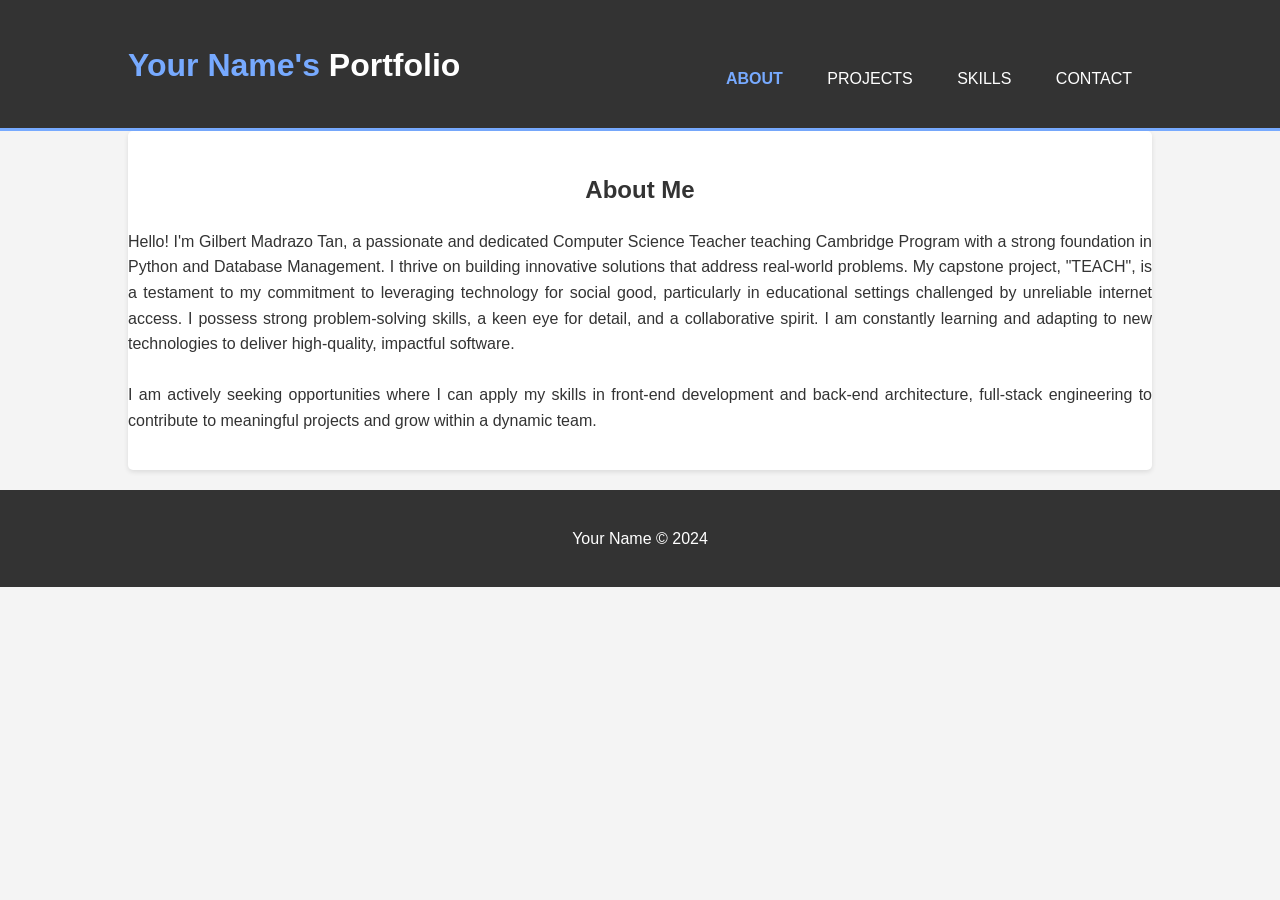
==== index.html @ 2399d0b5 "HTML structure for portfolio page" ====
<!-- index.html -->
<!DOCTYPE html>
<html lang="en">
<head>
    <meta charset="UTF-8">
    <meta name="viewport" content="width=device-width, initial-scale=1.0">
    <title>Your Name - Portfolio</title>
    <link rel="stylesheet" href="style.css">
</head>
<body>
    <header>
        <div class="container">
            <div id="branding">
                <h1><span class="highlight">Your Name's</span> Portfolio</h1>
            </div>
            <nav>
                <ul>
                    <li class="current"><a href="index.html">About</a></li>
                    <li><a href="teach.html">Projects</a></li> <!-- Link to your TEACH project page -->
                    <li><a href="skills.html">Skills</a></li> <!-- You'll create this later -->
                    <li><a href="contact.html">Contact</a></li> <!-- You'll create this later -->
                </ul>
            </nav>
        </div>
    </header>

    <section id="about" class="container">
        <h2>About Me</h2>
        <p>
            Hello! I'm Gilbert Madrazo Tan, a passionate and dedicated Computer Science Teacher teaching Cambridge Program with a strong foundation in Python and Database Management.
            I thrive on building innovative solutions that address real-world problems. My capstone project, "TEACH", is a testament to my commitment to leveraging technology for social good, particularly in educational settings challenged by unreliable internet access.
            I possess strong problem-solving skills, a keen eye for detail, and a collaborative spirit. I am constantly learning and adapting to new technologies to deliver high-quality, impactful software.
            <br><br>
            I am actively seeking opportunities where I can apply my skills in front-end development and back-end architecture, full-stack engineering to contribute to meaningful projects and grow within a dynamic team.
        </p>
        <!-- You can add a profile picture here -->
        <!-- <img src="your-profile-picture.jpg" alt="Your Profile Picture" style="display: block; margin: 20px auto; max-width: 200px; border-radius: 50%;"> -->
    </section>

    <footer>
        <p>Your Name &copy; 2024</p>
    </footer>
</body>
</html>
---- style.css ----
/* style.css */

body {
    font-family: 'Arial', sans-serif;
    line-height: 1.6;
    margin: 0;
    padding: 0;
    background: #f4f4f4;
    color: #333;
}

.container {
    width: 80%;
    margin: auto;
    overflow: hidden;
    padding: 20px 0;
}

header {
    background: #333;
    color: #fff;
    padding-top: 20px;
    min-height: 70px;
    border-bottom: #77aaff 3px solid;
}

header a {
    color: #fff;
    text-decoration: none;
    text-transform: uppercase;
    font-size: 16px;
}

header ul {
    padding: 0;
    list-style: none;
}

header li {
    display: inline;
    padding: 0 20px 0 20px;
}

header #branding {
    float: left;
}

header #branding h1 {
    margin: 0;
}

header nav {
    float: right;
    margin-top: 10px;
}

header .highlight, header .current a {
    color: #77aaff;
    font-weight: bold;
}

header a:hover {
    color: #a7a7a7;
    font-weight: bold;
}

section {
    padding: 20px 0;
    margin-bottom: 20px;
    background: #fff;
    border-radius: 5px;
    box-shadow: 0 2px 5px rgba(0,0,0,0.1);
}

section h2 {
    color: #333;
    text-align: center;
    margin-bottom: 20px;
}

section p {
    text-align: justify;
}

.project-detail-section h3 {
    color: #555;
    border-bottom: 1px solid #eee;
    padding-bottom: 5px;
    margin-top: 30px;
}

.project-detail-section ul {
    list-style: disc;
    margin-left: 20px;
}

.project-deliverables {
    display: grid;
    grid-template-columns: repeat(auto-fit, minmax(250px, 1fr));
    gap: 20px;
    margin-top: 30px;
    text-align: center;
}

.project-deliverables div {
    background: #f9f9f9;
    padding: 15px;
    border-radius: 5px;
    box-shadow: 0 1px 3px rgba(0,0,0,0.05);
}

.project-deliverables img {
    max-width: 100%;
    height: auto;
    border: 1px solid #ddd;
    border-radius: 3px;
    margin-bottom: 10px;
}

footer {
    padding: 20px;
    margin-top: 20px;
    color: #fff;
    background-color: #333;
    text-align: center;
}

@media(max-width: 768px){
    header #branding,
    header nav,
    header nav li{
        float: none;
        text-align: center;
        width: 100%;
    }

    header {
        padding-bottom: 20px;
    }

    .container {
        width: 95%;
    }
}
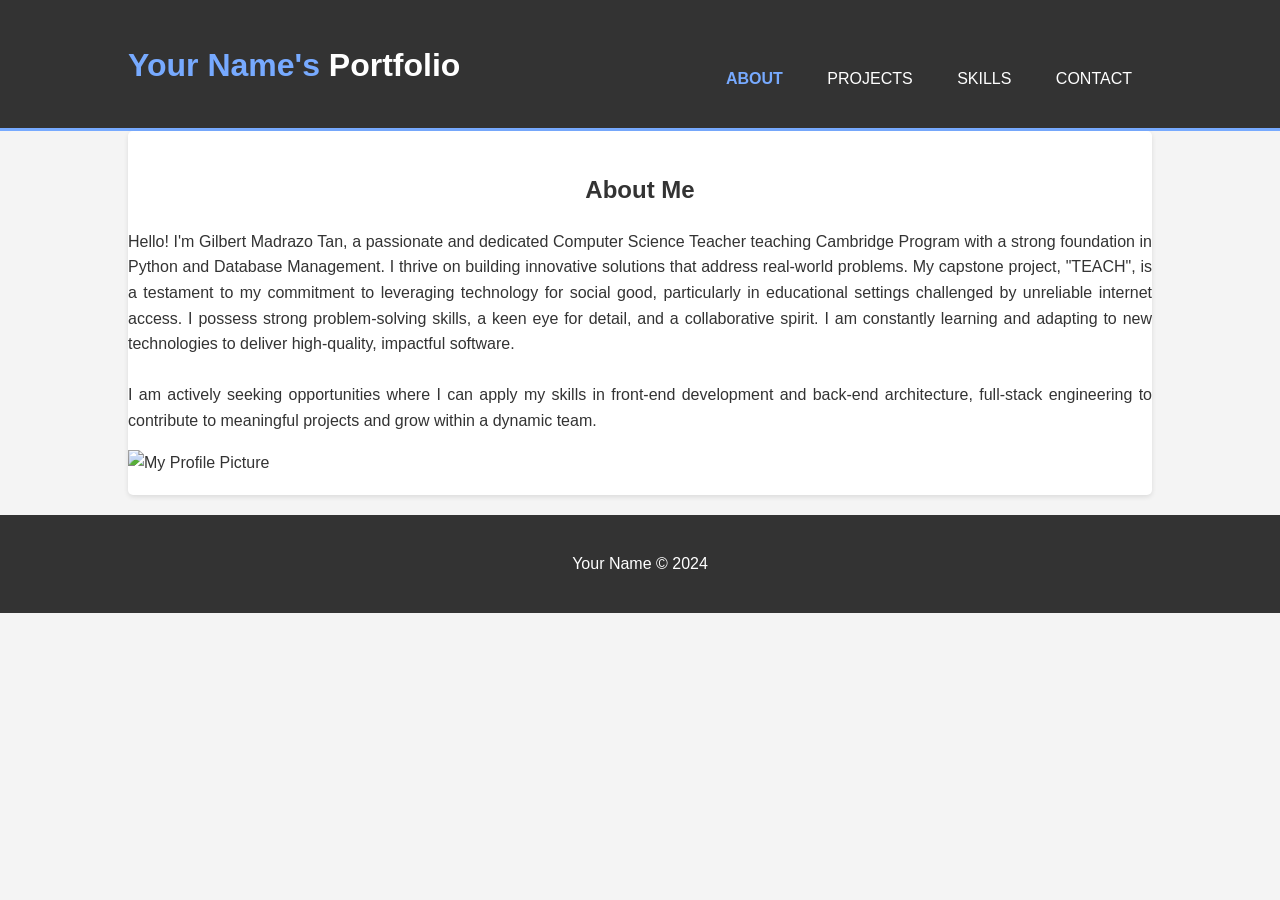
==== commit 84bbef57: "HTML Profile" ====
--- a/index.html
+++ b/index.html
@@ -33,7 +33,7 @@
             <br><br>
             I am actively seeking opportunities where I can apply my skills in front-end development and back-end architecture, full-stack engineering to contribute to meaningful projects and grow within a dynamic team.
         </p>
-        <!-- You can add a profile picture here -->
+        <img src="Profile-image.jpeg" alt="My Profile Picture">
         <!-- <img src="your-profile-picture.jpg" alt="Your Profile Picture" style="display: block; margin: 20px auto; max-width: 200px; border-radius: 50%;"> -->
     </section>
 
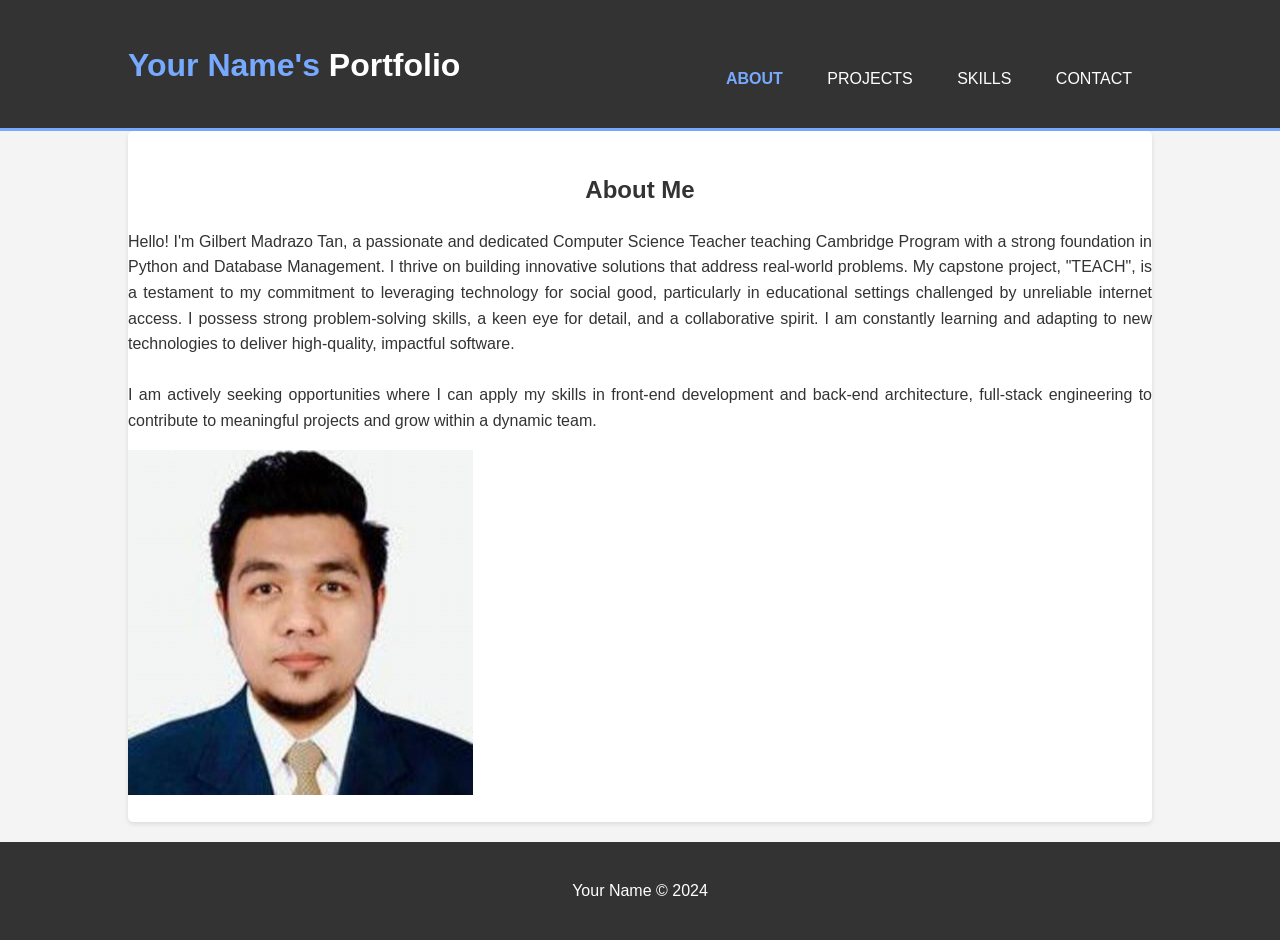
==== commit 900a184c: "HTML Profile" ====
--- a/index.html
+++ b/index.html
@@ -33,7 +33,7 @@
             <br><br>
             I am actively seeking opportunities where I can apply my skills in front-end development and back-end architecture, full-stack engineering to contribute to meaningful projects and grow within a dynamic team.
         </p>
-        <img src="Profile-image.jpeg" alt="My Profile Picture">
+        <img src="blob.jpeg" alt="My Profile Picture">
         <!-- <img src="your-profile-picture.jpg" alt="Your Profile Picture" style="display: block; margin: 20px auto; max-width: 200px; border-radius: 50%;"> -->
     </section>
 
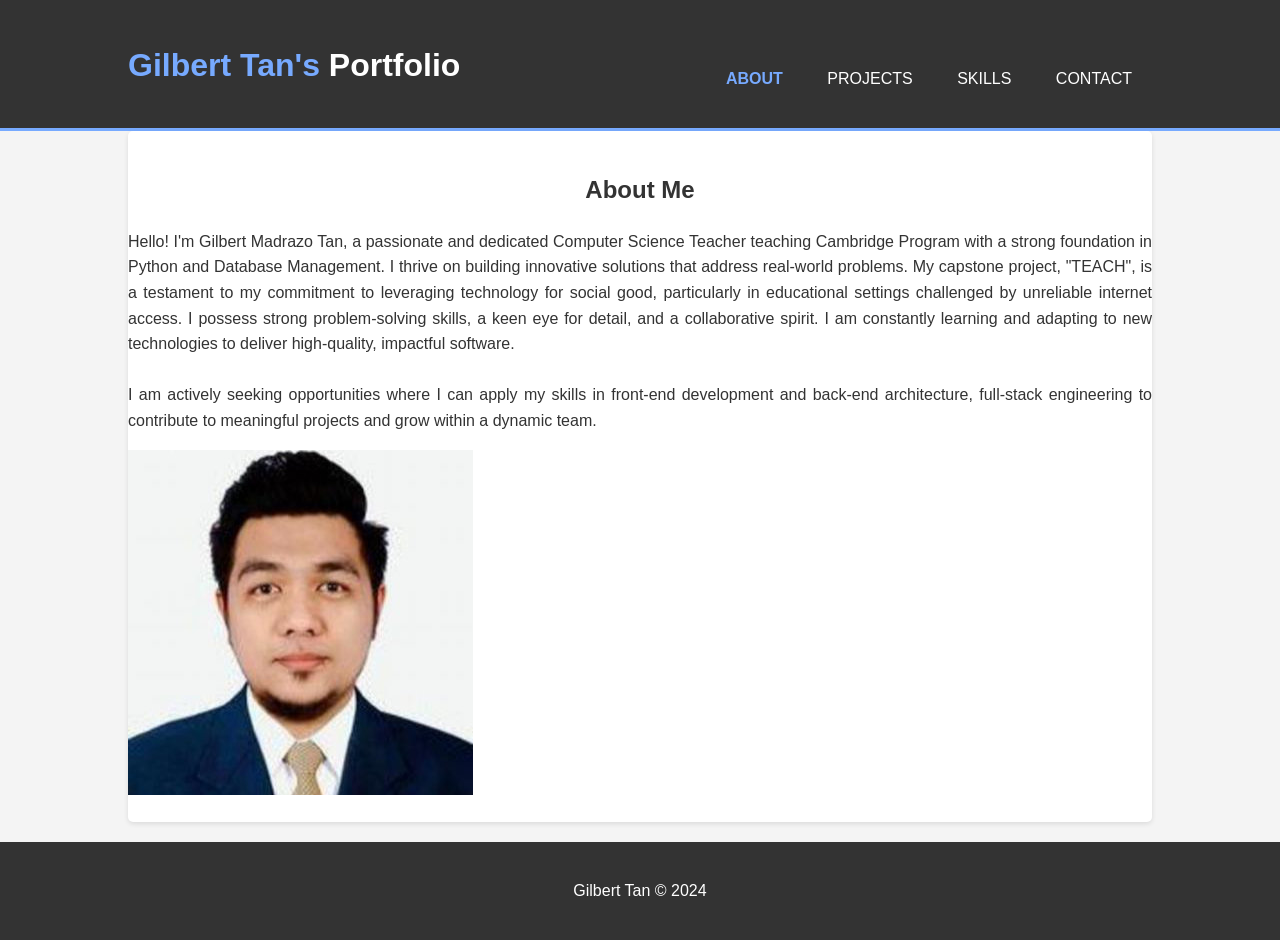
==== commit 9c0506d5: "Update portfolio with name 'Gilbert Tan'" ====
--- a/index.html
+++ b/index.html
@@ -4,14 +4,14 @@
 <head>
     <meta charset="UTF-8">
     <meta name="viewport" content="width=device-width, initial-scale=1.0">
-    <title>Your Name - Portfolio</title>
+    <title>Gilbert Tan - Portfolio</title>
     <link rel="stylesheet" href="style.css">
 </head>
 <body>
     <header>
         <div class="container">
             <div id="branding">
-                <h1><span class="highlight">Your Name's</span> Portfolio</h1>
+                <h1><span class="highlight">Gilbert Tan's</span> Portfolio</h1>
             </div>
             <nav>
                 <ul>
@@ -38,7 +38,7 @@
     </section>
 
     <footer>
-        <p>Your Name &copy; 2024</p>
+        <p>Gilbert Tan &copy; 2024</p>
     </footer>
 </body>
 </html>
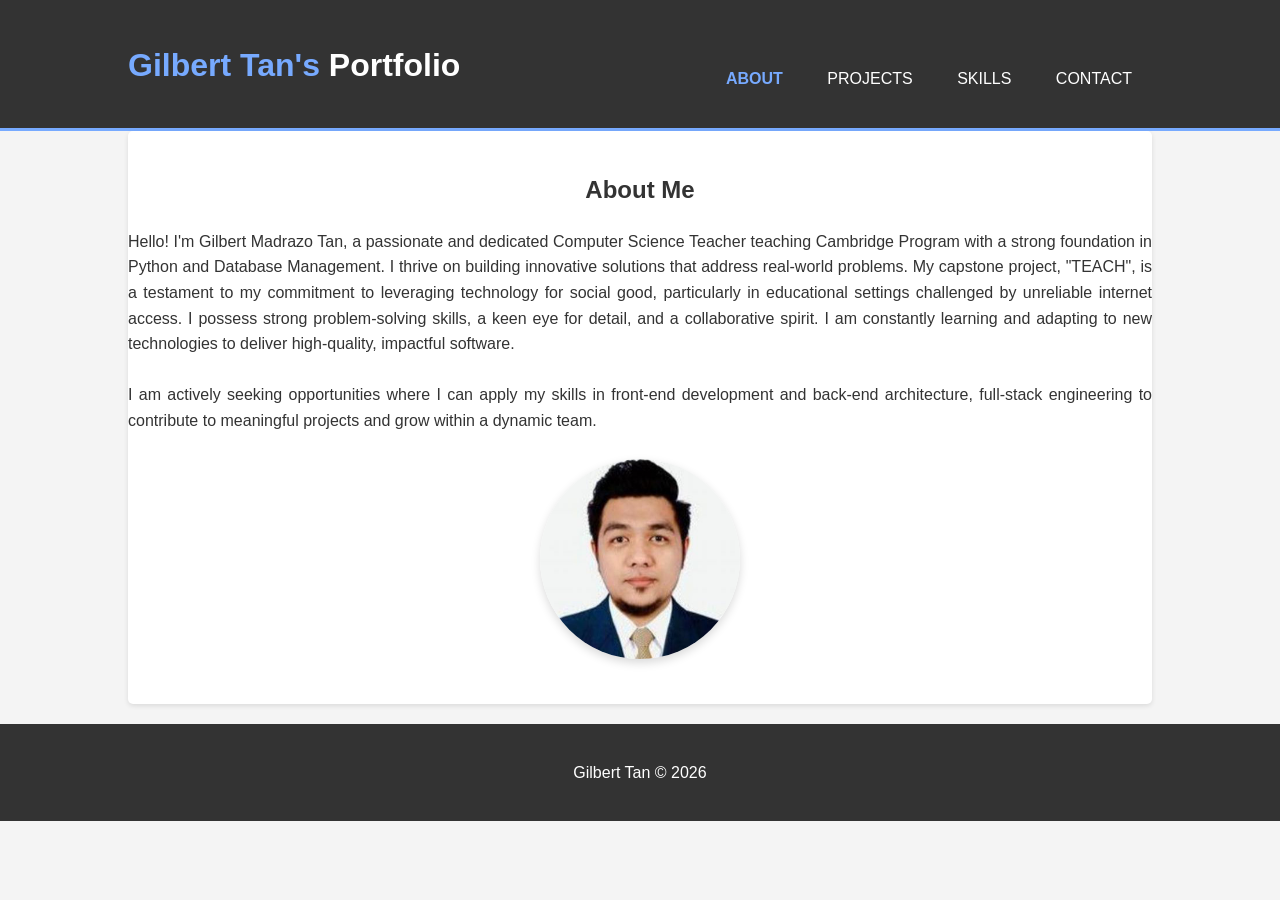
==== commit c5852053: "Revise navigation links and update copyright year Updated navigation links and profile picture styli" ====
--- a/index.html
+++ b/index.html
@@ -16,9 +16,9 @@
             <nav>
                 <ul>
                     <li class="current"><a href="index.html">About</a></li>
-                    <li><a href="teach.html">Projects</a></li> <!-- Link to your TEACH project page -->
-                    <li><a href="skills.html">Skills</a></li> <!-- You'll create this later -->
-                    <li><a href="contact.html">Contact</a></li> <!-- You'll create this later -->
+                    <li><a href="teach.html">Projects</a></li>
+                    <li><a href="skills.html">Skills</a></li>
+                    <li><a href="contact.html">Contact</a></li>
                 </ul>
             </nav>
         </div>
@@ -33,12 +33,13 @@
             <br><br>
             I am actively seeking opportunities where I can apply my skills in front-end development and back-end architecture, full-stack engineering to contribute to meaningful projects and grow within a dynamic team.
         </p>
-        <img src="blob.jpeg" alt="My Profile Picture">
-        <!-- <img src="your-profile-picture.jpg" alt="Your Profile Picture" style="display: block; margin: 20px auto; max-width: 200px; border-radius: 50%;"> -->
+        
+        <!-- Profile Picture with responsive sizing and styling -->
+        <img src="blob.jpeg" alt="Gilbert Madrazo Tan - Profile Picture" style="display: block; margin: 25px auto; max-width: 200px; border-radius: 50%; box-shadow: 0 4px 10px rgba(0, 0, 0, 0.15);">
     </section>
 
     <footer>
-        <p>Gilbert Tan &copy; 2024</p>
+        <p>Gilbert Tan &copy; 2026</p>
     </footer>
 </body>
 </html>
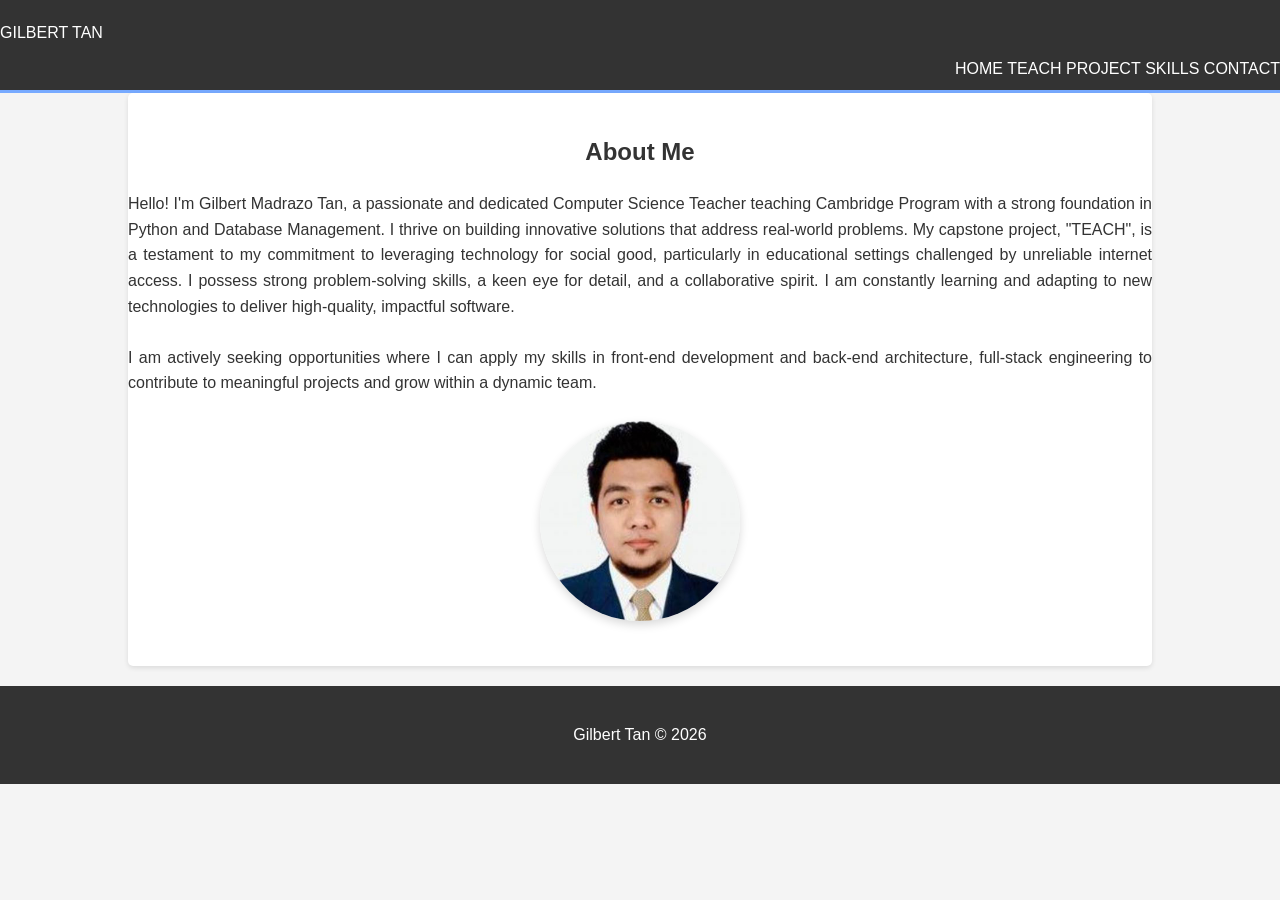
==== commit 8b08723e: "Update teach.html with video and screenshots, add contact.html and skills.html" ====
--- a/index.html
+++ b/index.html
@@ -9,20 +9,20 @@
 </head>
 <body>
     <header>
-        <div class="container">
-            <div id="branding">
-                <h1><span class="highlight">Gilbert Tan's</span> Portfolio</h1>
+        <div class="navbar">
+            <div class="logo">
+                <a href="index.html">Gilbert Tan</a>
             </div>
-            <nav>
-                <ul>
-                    <li class="current"><a href="index.html">About</a></li>
-                    <li><a href="teach.html">Projects</a></li>
-                    <li><a href="skills.html">Skills</a></li>
-                    <li><a href="contact.html">Contact</a></li>
-                </ul>
-            </nav>
+
+        <nav>
+            <a href="index.html">Home</a>
+            <a href="teach.html">TEACH Project</a>
+            <a href="skills.html">Skills</a>
+            <a href="contact.html">Contact</a>
+        </nav>
         </div>
     </header>
+
 
     <section id="about" class="container">
         <h2>About Me</h2>
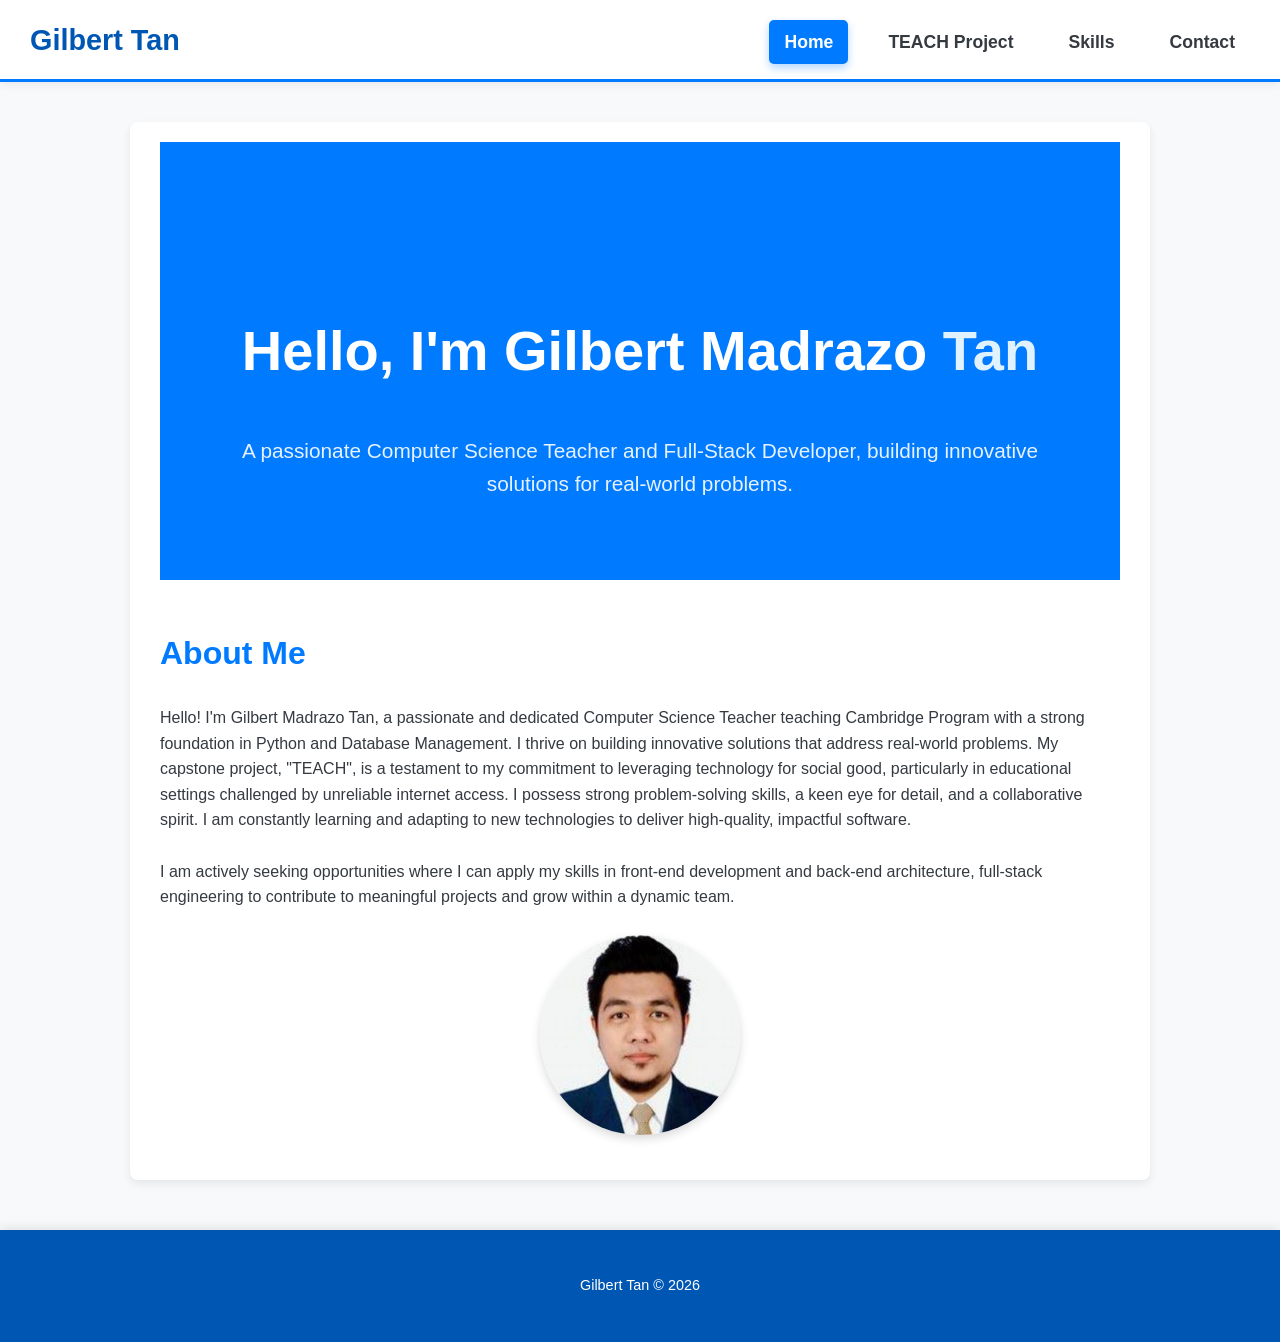
==== commit 2b01616a: "Update classroom management system" ====
--- a/index.html
+++ b/index.html
@@ -1,4 +1,3 @@
-<!-- index.html -->
 <!DOCTYPE html>
 <html lang="en">
 <head>
@@ -13,30 +12,38 @@
             <div class="logo">
                 <a href="index.html">Gilbert Tan</a>
             </div>
-
-        <nav>
-            <a href="index.html">Home</a>
-            <a href="teach.html">TEACH Project</a>
-            <a href="skills.html">Skills</a>
-            <a href="contact.html">Contact</a>
-        </nav>
+            <nav>
+                <a href="index.html" class="nav-link active">Home</a>
+                <a href="teach.html" class="nav-link">TEACH Project</a>
+                <a href="skills.html" class="nav-link">Skills</a>
+                <a href="contact.html" class="nav-link">Contact</a>
+            </nav>
         </div>
     </header>
 
+    <main>
+        <div class="container">
+            <section class="hero">
+                <div class="hero-content">
+                    <h1>Hello, I'm Gilbert Madrazo <span class="hero-highlight">Tan</span></h1>
+                    <p>A passionate Computer Science Teacher and Full-Stack Developer, building innovative solutions for real-world problems.</p>
+                </div>
+            </section>
 
-    <section id="about" class="container">
-        <h2>About Me</h2>
-        <p>
-            Hello! I'm Gilbert Madrazo Tan, a passionate and dedicated Computer Science Teacher teaching Cambridge Program with a strong foundation in Python and Database Management.
-            I thrive on building innovative solutions that address real-world problems. My capstone project, "TEACH", is a testament to my commitment to leveraging technology for social good, particularly in educational settings challenged by unreliable internet access.
-            I possess strong problem-solving skills, a keen eye for detail, and a collaborative spirit. I am constantly learning and adapting to new technologies to deliver high-quality, impactful software.
-            <br><br>
-            I am actively seeking opportunities where I can apply my skills in front-end development and back-end architecture, full-stack engineering to contribute to meaningful projects and grow within a dynamic team.
-        </p>
-        
-        <!-- Profile Picture with responsive sizing and styling -->
-        <img src="blob.jpeg" alt="Gilbert Madrazo Tan - Profile Picture" style="display: block; margin: 25px auto; max-width: 200px; border-radius: 50%; box-shadow: 0 4px 10px rgba(0, 0, 0, 0.15);">
-    </section>
+            <section id="about">
+                <h2>About Me</h2>
+                <p>
+                    Hello! I'm Gilbert Madrazo Tan, a passionate and dedicated Computer Science Teacher teaching Cambridge Program with a strong foundation in Python and Database Management.
+                    I thrive on building innovative solutions that address real-world problems. My capstone project, "TEACH", is a testament to my commitment to leveraging technology for social good, particularly in educational settings challenged by unreliable internet access.
+                    I possess strong problem-solving skills, a keen eye for detail, and a collaborative spirit. I am constantly learning and adapting to new technologies to deliver high-quality, impactful software.
+                    <br><br>
+                    I am actively seeking opportunities where I can apply my skills in front-end development and back-end architecture, full-stack engineering to contribute to meaningful projects and grow within a dynamic team.
+                </p>
+                
+                <img src="blob.jpeg" alt="Gilbert Madrazo Tan - Profile Picture" style="display: block; margin: 25px auto; max-width: 200px; border-radius: 50%; box-shadow: 0 4px 10px rgba(0, 0, 0, 0.15);">
+            </section>
+        </div>
+    </main>
 
     <footer>
         <p>Gilbert Tan &copy; 2026</p>
--- a/style.css
+++ b/style.css
@@ -1,144 +1,480 @@
 /* style.css */
 
+/* Color Variables */
+:root {
+    --primary-blue: #007bff; /* A standard vibrant blue */
+    --secondary-blue: #0056b3; /* A darker blue for contrast */
+    --accent-light-blue: #e0f2ff; /* Very light blue for highlights/backgrounds */
+    --text-dark: #343a40;
+    --text-light: #6c757d;
+    --bg-light: #f8f9fa;
+    --bg-white: #ffffff;
+    --border-light: #dee2e6;
+}
+
+/* General Body Styling */
 body {
-    font-family: 'Arial', sans-serif;
+    font-family: 'Segoe UI', 'Helvetica Neue', Arial, sans-serif;
     line-height: 1.6;
     margin: 0;
     padding: 0;
-    background: #f4f4f4;
-    color: #333;
-}
-
+    background-color: var(--bg-light);
+    color: var(--text-dark);
+}
+
+/* Header and Navigation Bar */
+.navbar {
+    background-color: var(--bg-white);
+    padding: 15px 30px;
+    box-shadow: 0 2px 10px rgba(0, 0, 0, 0.08);
+    display: flex;
+    justify-content: space-between;
+    align-items: center;
+    flex-wrap: wrap; /* Allow wrapping on smaller screens */
+    border-bottom: 3px solid var(--primary-blue); /* Vibrant blue line */
+}
+
+.navbar .logo a {
+    color: var(--secondary-blue);
+    font-size: 1.8em;
+    font-weight: bold;
+    text-decoration: none;
+    transition: color 0.3s ease;
+}
+
+.navbar .logo a:hover {
+    color: var(--primary-blue);
+}
+
+.navbar nav {
+    display: flex;
+    gap: 25px; /* Space between navigation links */
+    flex-wrap: wrap;
+    justify-content: center; /* Center nav items when wrapped */
+    margin-top: 5px; /* Adjust if logo wraps above nav */
+}
+
+.navbar nav .nav-link {
+    color: var(--text-dark);
+    text-decoration: none;
+    font-weight: 600;
+    font-size: 1.1em;
+    padding: 8px 15px;
+    border-radius: 5px;
+    transition: background-color 0.3s ease, color 0.3s ease, transform 0.2s ease;
+    position: relative; /* For the active indicator */
+}
+
+.navbar nav .nav-link:hover {
+    background-color: var(--accent-light-blue);
+    color: var(--primary-blue);
+    transform: translateY(-2px);
+}
+
+.navbar nav .nav-link.active {
+    background-color: var(--primary-blue);
+    color: var(--bg-white);
+    box-shadow: 0 4px 8px rgba(0, 123, 255, 0.3);
+    /* Optional: Add a subtle animation/indicator for active state */
+    animation: pulse-active 1.5s infinite alternate;
+}
+
+@keyframes pulse-active {
+    from { transform: scale(1); }
+    to { transform: scale(1.02); }
+}
+
+
+/* Container for content - limits width and centers */
+/* style.css */
 .container {
-    width: 80%;
-    margin: auto;
-    overflow: hidden;
-    padding: 20px 0;
-}
-
-header {
-    background: #333;
-    color: #fff;
-    padding-top: 20px;
-    min-height: 70px;
-    border-bottom: #77aaff 3px solid;
-}
-
-header a {
-    color: #fff;
-    text-decoration: none;
-    text-transform: uppercase;
-    font-size: 16px;
-}
-
-header ul {
-    padding: 0;
-    list-style: none;
-}
-
-header li {
-    display: inline;
-    padding: 0 20px 0 20px;
-}
-
-header #branding {
-    float: left;
-}
-
-header #branding h1 {
-    margin: 0;
-}
-
-header nav {
-    float: right;
-    margin-top: 10px;
-}
-
-header .highlight, header .current a {
-    color: #77aaff;
-    font-weight: bold;
-}
-
-header a:hover {
-    color: #a7a7a7;
-    font-weight: bold;
-}
-
-section {
-    padding: 20px 0;
+    max-width: 960px; /* Adjust this value for tighter/wider content */
+    margin: 40px auto; /* Increased top/bottom margin for more spacing */
+    padding: 20px 30px; /* Added more horizontal padding */
+    background-color: #ffffff;
+    border-radius: 8px;
+    box-shadow: 0 4px 10px rgba(0, 0, 0, 0.08); /* Slightly stronger shadow */
+}
+
+/* Hero Section (for index and contact if desired) */
+.hero {
+    background-color: var(--primary-blue); /* Blue background for hero */
+    color: var(--bg-white);
+    text-align: center;
+    padding: 80px 20px;
+    margin-bottom: 40px;
+}
+
+.hero h1 {
+    color: var(--bg-white); /* White for hero heading */
+    font-size: 3.5em;
     margin-bottom: 20px;
-    background: #fff;
-    border-radius: 5px;
-    box-shadow: 0 2px 5px rgba(0,0,0,0.1);
-}
-
-section h2 {
-    color: #333;
-    text-align: center;
-    margin-bottom: 20px;
-}
-
-section p {
-    text-align: justify;
-}
-
-.project-detail-section h3 {
-    color: #555;
-    border-bottom: 1px solid #eee;
-    padding-bottom: 5px;
-    margin-top: 30px;
-}
-
-.project-detail-section ul {
-    list-style: disc;
-    margin-left: 20px;
-}
-
-.project-deliverables {
-    display: grid;
-    grid-template-columns: repeat(auto-fit, minmax(250px, 1fr));
-    gap: 20px;
-    margin-top: 30px;
-    text-align: center;
-}
-
-.project-deliverables div {
-    background: #f9f9f9;
-    padding: 15px;
-    border-radius: 5px;
-    box-shadow: 0 1px 3px rgba(0,0,0,0.05);
-}
-
-.project-deliverables img {
+}
+
+.hero p {
+    font-size: 1.3em;
+    max-width: 800px;
+    margin: 0 auto;
+    opacity: 0.9;
+}
+
+.hero-highlight {
+    color: var(--accent-light-blue); /* Light blue accent for highlight */
+}
+
+/* Headings Styling */
+h1, h2, h3, h4, h5, h6 {
+    color: var(--secondary-blue);
+    margin-top: 1.5em;
+    margin-bottom: 0.8em;
+}
+
+h1 {
+    font-size: 2.8em; /* Slightly larger */
+    text-align: center;
+    border-bottom: 3px solid var(--primary-blue); /* More prominent underline */
+    padding-bottom: 15px;
+    margin-bottom: 40px; /* More space */
+    color: var(--secondary-blue); /* Ensure H1 in container is blue */
+}
+
+h2 {
+    font-size: 2em; /* Slightly larger */
+    color: var(--primary-blue);
+}
+
+/* Paragraph and List Styling */
+p {
+    margin-bottom: 1em;
+}
+
+ul {
+    list-style: none; /* Remove default bullet points */
+    padding-left: 0; /* Remove default padding */
+    margin-bottom: 1em;
+}
+
+ul li {
+    margin-bottom: 0.8em;
+    padding-left: 1.5em; /* Custom bullet point indentation */
+    position: relative;
+}
+
+ul li::before {
+    content: '•'; /* Custom bullet point */
+    color: var(--primary-blue); /* Blue bullet point */
+    position: absolute;
+    left: 0;
+}
+
+/* Specific styling for the skill categories */
+.skill-category {
+    margin-bottom: 35px;
+    padding-bottom: 25px;
+    border-bottom: 1px solid var(--border-light); /* Solid, subtle border */
+}
+
+.skill-category:last-child {
+    border-bottom: none;
+}
+
+/* Video and Image containers */
+.video-container {
+    margin: 25px 0;
+    text-align: center;
+    background-color: #000; /* Dark background for video player */
+    border-radius: 8px;
+    overflow: hidden; /* Ensure video corners match container */
+    box-shadow: 0 4px 15px rgba(0, 0, 0, 0.2);
+}
+
+.video-container video {
     max-width: 100%;
     height: auto;
-    border: 1px solid #ddd;
-    border-radius: 3px;
-    margin-bottom: 10px;
-}
-
+    display: block;
+}
+
+/* Responsive grid for images */
+.screenshots-grid {
+    display: grid;
+    grid-template-columns: repeat(auto-fit, minmax(300px, 1fr)); /* Larger min-width for images */
+    gap: 30px; /* More space */
+    margin-top: 30px;
+    margin-bottom: 40px;
+}
+
+.screenshots-grid figure {
+    margin: 0;
+    text-align: center;
+    background-color: var(--bg-white);
+    padding: 15px;
+    border-radius: 8px;
+    box-shadow: 0 4px 10px rgba(0, 0, 0, 0.08);
+    border: 1px solid var(--accent-light-blue); /* Light blue border */
+    transition: transform 0.3s ease, box-shadow 0.3s ease;
+}
+
+.screenshots-grid figure:hover {
+    transform: translateY(-5px);
+    box-shadow: 0 8px 20px rgba(0, 0, 0, 0.15);
+}
+
+.screenshots-grid img {
+    max-width: 100%;
+    height: auto;
+    display: block;
+    margin: 0 auto 15px auto;
+    border: 1px solid var(--border-light);
+    border-radius: 5px;
+}
+
+.screenshots-grid figcaption {
+    font-style: italic;
+    color: var(--text-light);
+    font-size: 0.95em;
+    line-height: 1.4;
+}
+
+/* Call to action buttons for video/screenshot links on main teach page */
+.call-to-action-section {
+    display: flex;
+    flex-direction: column;
+    gap: 20px;
+    margin-top: 40px;
+    margin-bottom: 40px;
+    align-items: center;
+}
+
+.call-to-action-section .action-button {
+    display: inline-block;
+    background-color: var(--primary-blue);
+    color: var(--bg-white);
+    padding: 15px 30px;
+    border-radius: 8px;
+    text-decoration: none;
+    font-size: 1.2em;
+    font-weight: 600;
+    transition: background-color 0.3s ease, transform 0.2s ease, box-shadow 0.3s ease;
+    width: fit-content;
+    box-shadow: 0 4px 10px rgba(0, 123, 255, 0.3);
+}
+
+.call-to-action-section .action-button:hover {
+    background-color: var(--secondary-blue);
+    transform: translateY(-3px);
+    box-shadow: 0 6px 15px rgba(0, 123, 255, 0.4);
+}
+
+
+/* Footer Styling */
 footer {
+    text-align: center;
+    padding: 30px;
+    background-color: var(--secondary-blue); /* Darker blue footer */
+    color: var(--bg-white);
+    margin-top: 50px;
+    font-size: 0.9em;
+    box-shadow: 0 -2px 10px rgba(0, 0, 0, 0.1);
+}
+
+/* Specific styles for the new video/screenshot pages */
+.full-page-media-container {
+    margin: 40px auto;
+    max-width: 1200px; /* Wider container for media */
+    padding: 30px;
+    background-color: var(--bg-white);
+    border-radius: 10px;
+    box-shadow: 0 6px 20px rgba(0, 0, 0, 0.1);
+}
+
+.full-page-media-container h1 {
+    color: var(--primary-blue);
+    border-bottom: 3px solid var(--secondary-blue);
+}
+
+.full-page-media-container .video-player-large {
+    width: 100%;
+    height: 600px; /* Fixed height for large video player, adjust with media queries */
+    background-color: #000;
+    border-radius: 8px;
+    overflow: hidden;
+}
+
+.full-page-media-container .video-player-large iframe,
+.full-page-media-container .video-player-large video {
+    width: 100%;
+    height: 100%;
+    display: block;
+}
+
+
+/* Contact Page Specific */
+.contact-box {
+    background-color: var(--bg-white);
+    padding: 40px;
+    border-radius: 10px;
+    box-shadow: 0 6px 20px rgba(0, 0, 0, 0.1);
+    max-width: 800px;
+    margin: 40px auto;
+    text-align: center;
+}
+
+.contact-box h2 {
+    color: var(--secondary-blue);
+    margin-bottom: 30px;
+    font-size: 2.2em;
+}
+
+.contact-box p {
+    font-size: 1.1em;
+    line-height: 1.8;
+    margin-bottom: 25px;
+}
+
+.contact-links {
+    display: flex;
+    justify-content: center;
+    gap: 20px;
+    flex-wrap: wrap;
+    margin-top: 30px;
+}
+
+.contact-link {
+    display: inline-block;
+    background-color: var(--primary-blue);
+    color: var(--bg-white);
+    padding: 15px 30px;
+    border-radius: 8px;
+    text-decoration: none;
+    font-size: 1.1em;
+    font-weight: 600;
+    transition: background-color 0.3s ease, transform 0.2s ease, box-shadow 0.3s ease;
+    box-shadow: 0 4px 10px rgba(0, 123, 255, 0.3);
+}
+
+.contact-link:hover {
+    background-color: var(--secondary-blue);
+    transform: translateY(-3px);
+    box-shadow: 0 6px 15px rgba(0, 123, 255, 0.4);
+}
+
+.highlight-box {
+    background: var(--accent-light-blue);
+    border-left: 5px solid var(--primary-blue);
     padding: 20px;
-    margin-top: 20px;
-    color: #fff;
-    background-color: #333;
-    text-align: center;
-}
-
-@media(max-width: 768px){
-    header #branding,
-    header nav,
-    header nav li{
-        float: none;
+    margin-top: 30px;
+    border-radius: 8px;
+    text-align: left;
+    color: var(--text-dark);
+}
+
+.highlight-box p {
+    margin: 0;
+    font-size: 1em;
+}
+
+.highlight-box strong {
+    color: var(--secondary-blue);
+}
+
+
+/* Responsive Adjustments */
+@media (max-width: 768px) {
+    .navbar {
+        flex-direction: column;
+        padding: 10px 15px;
+    }
+
+    .navbar nav {
+        margin-top: 15px;
+        width: 100%;
+        justify-content: space-around; /* Distribute items more evenly */
+        gap: 10px;
+    }
+
+    .navbar .logo {
+        margin-bottom: 10px;
+    }
+
+    .navbar nav .nav-link {
+        font-size: 1em;
+        padding: 6px 10px;
+    }
+
+    .container {
+        margin: 20px auto;
+        padding: 20px;
+    }
+
+    .hero {
+        padding: 60px 15px;
+    }
+
+    .hero h1 {
+        font-size: 2.5em;
+    }
+
+    .hero p {
+        font-size: 1.1em;
+    }
+
+    h1 {
+        font-size: 2em;
+        margin-bottom: 25px;
+    }
+
+    h2 {
+        font-size: 1.6em;
+    }
+
+    .screenshots-grid {
+        grid-template-columns: 1fr; /* Stack images vertically on small screens */
+        gap: 20px;
+    }
+
+    .full-page-media-container {
+        padding: 20px;
+        margin: 20px auto;
+    }
+
+    .full-page-media-container .video-player-large {
+        height: 300px; /* Adjust height for mobile */
+    }
+
+    .contact-box {
+        padding: 25px;
+    }
+
+    .contact-link {
+        padding: 12px 20px;
+        font-size: 1em;
+    }
+}
+
+@media (max-width: 480px) {
+    .navbar nav {
+        flex-direction: column; /* Stack nav links vertically */
+        align-items: center;
+    }
+
+    .navbar nav .nav-link {
+        width: 80%; /* Make links take more width */
         text-align: center;
-        width: 100%;
-    }
-
-    header {
-        padding-bottom: 20px;
-    }
-
-    .container {
-        width: 95%;
-    }
-}
+    }
+
+    .hero h1 {
+        font-size: 2em;
+    }
+
+    .hero p {
+        font-size: 1em;
+    }
+
+    .contact-links {
+        flex-direction: column;
+        gap: 15px;
+    }
+    .contact-link {
+        width: 80%;
+    }
+}
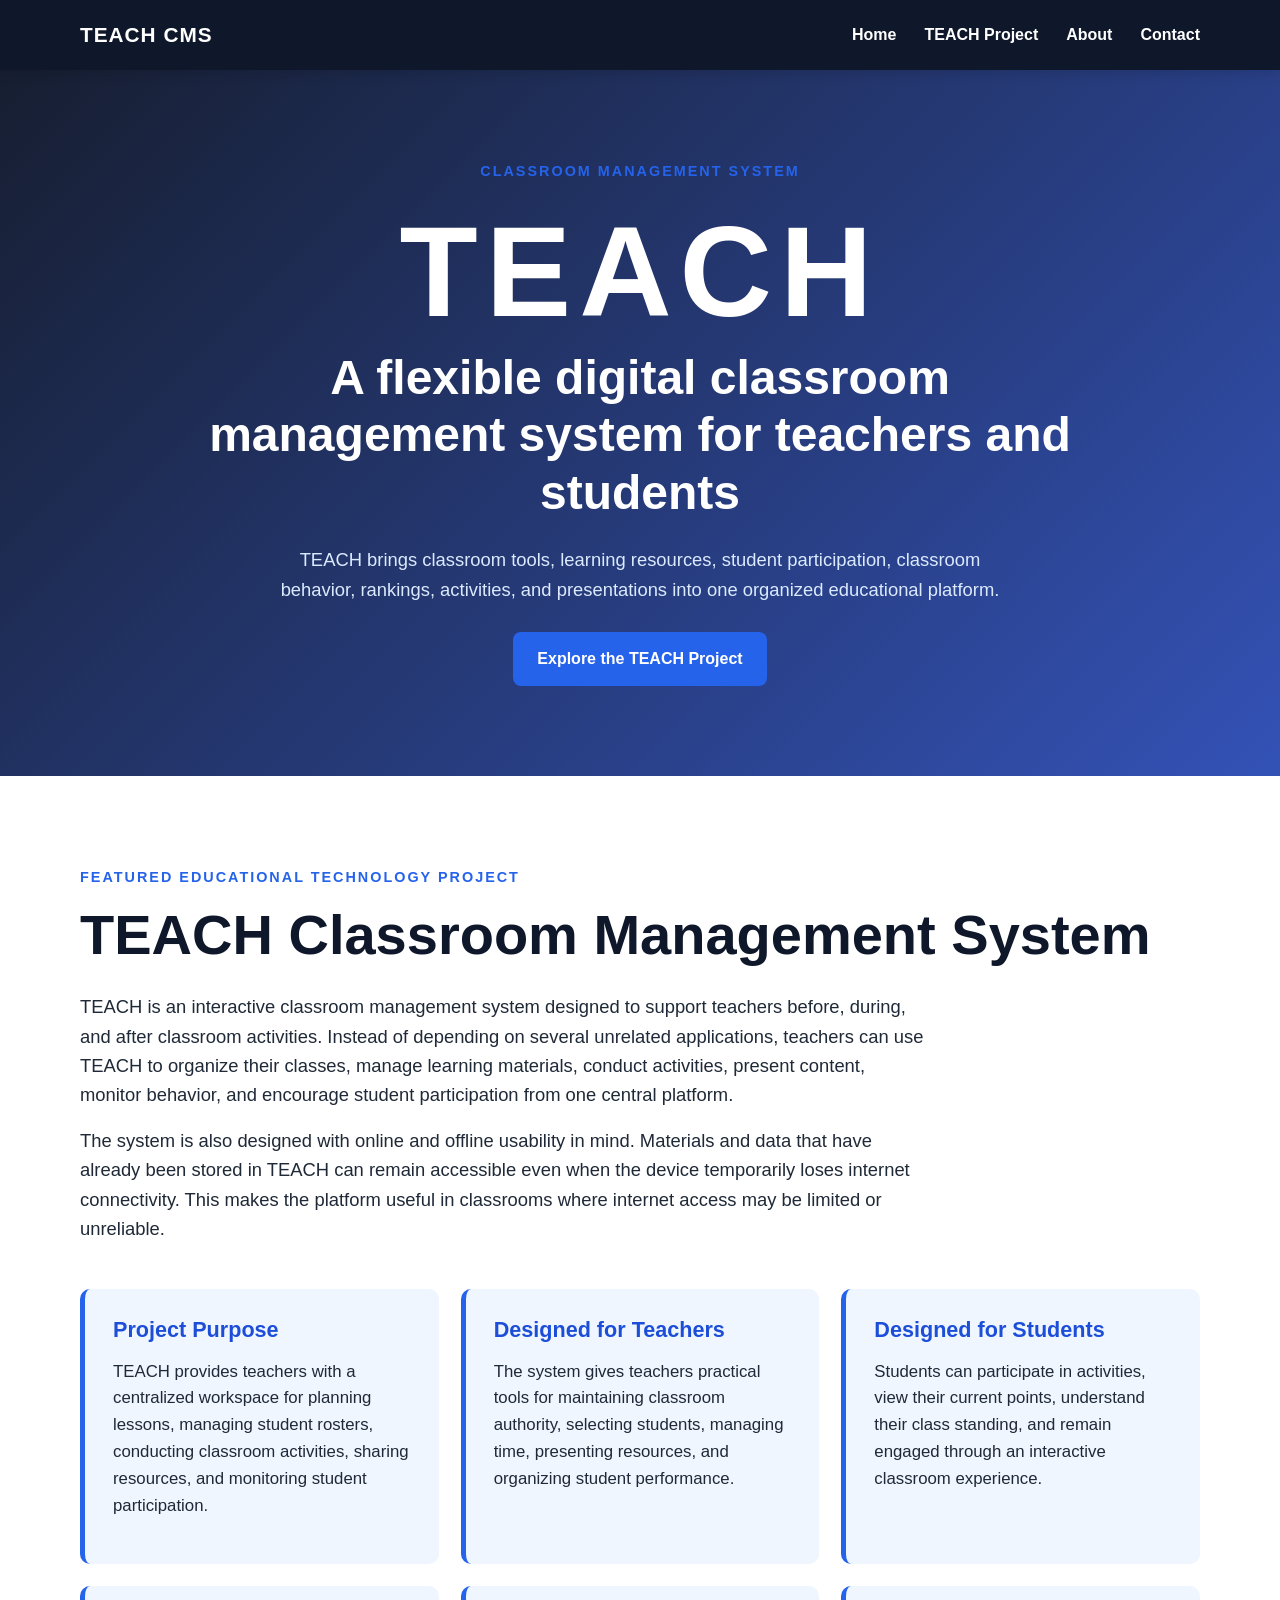
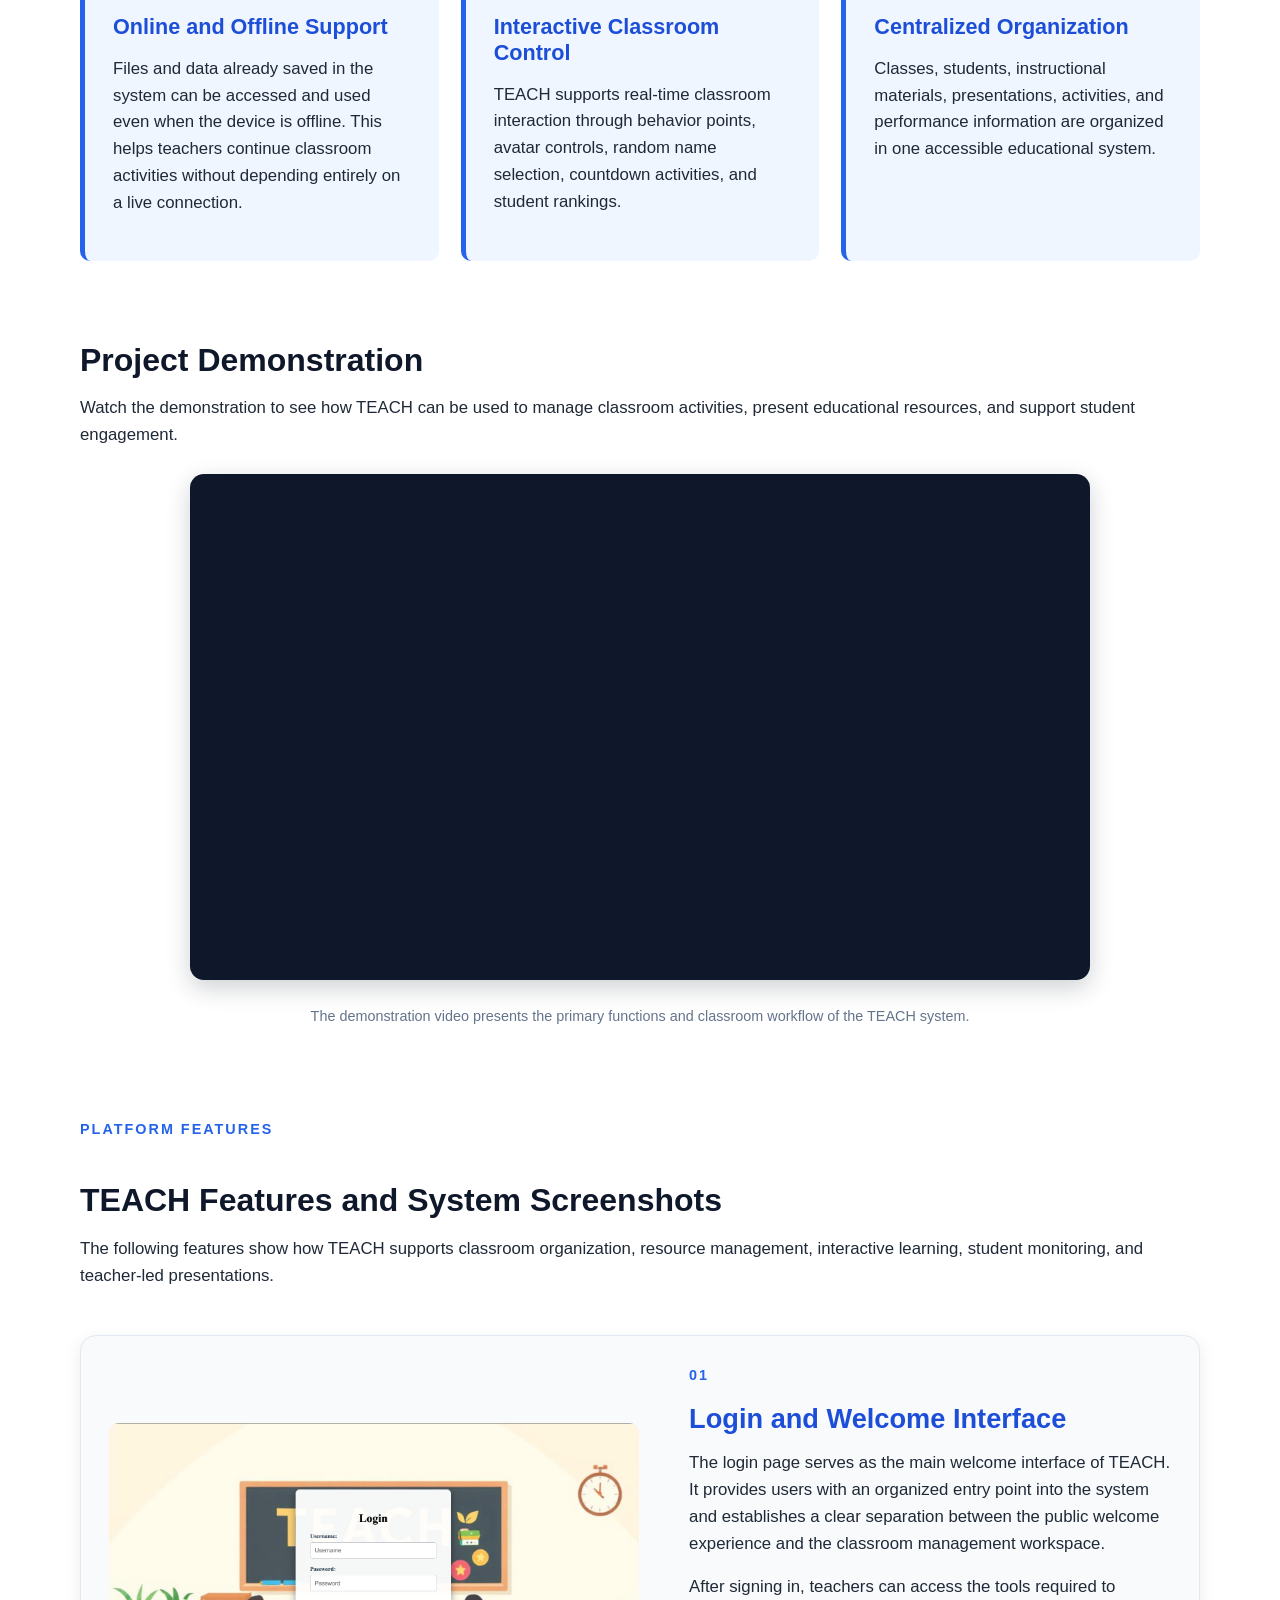
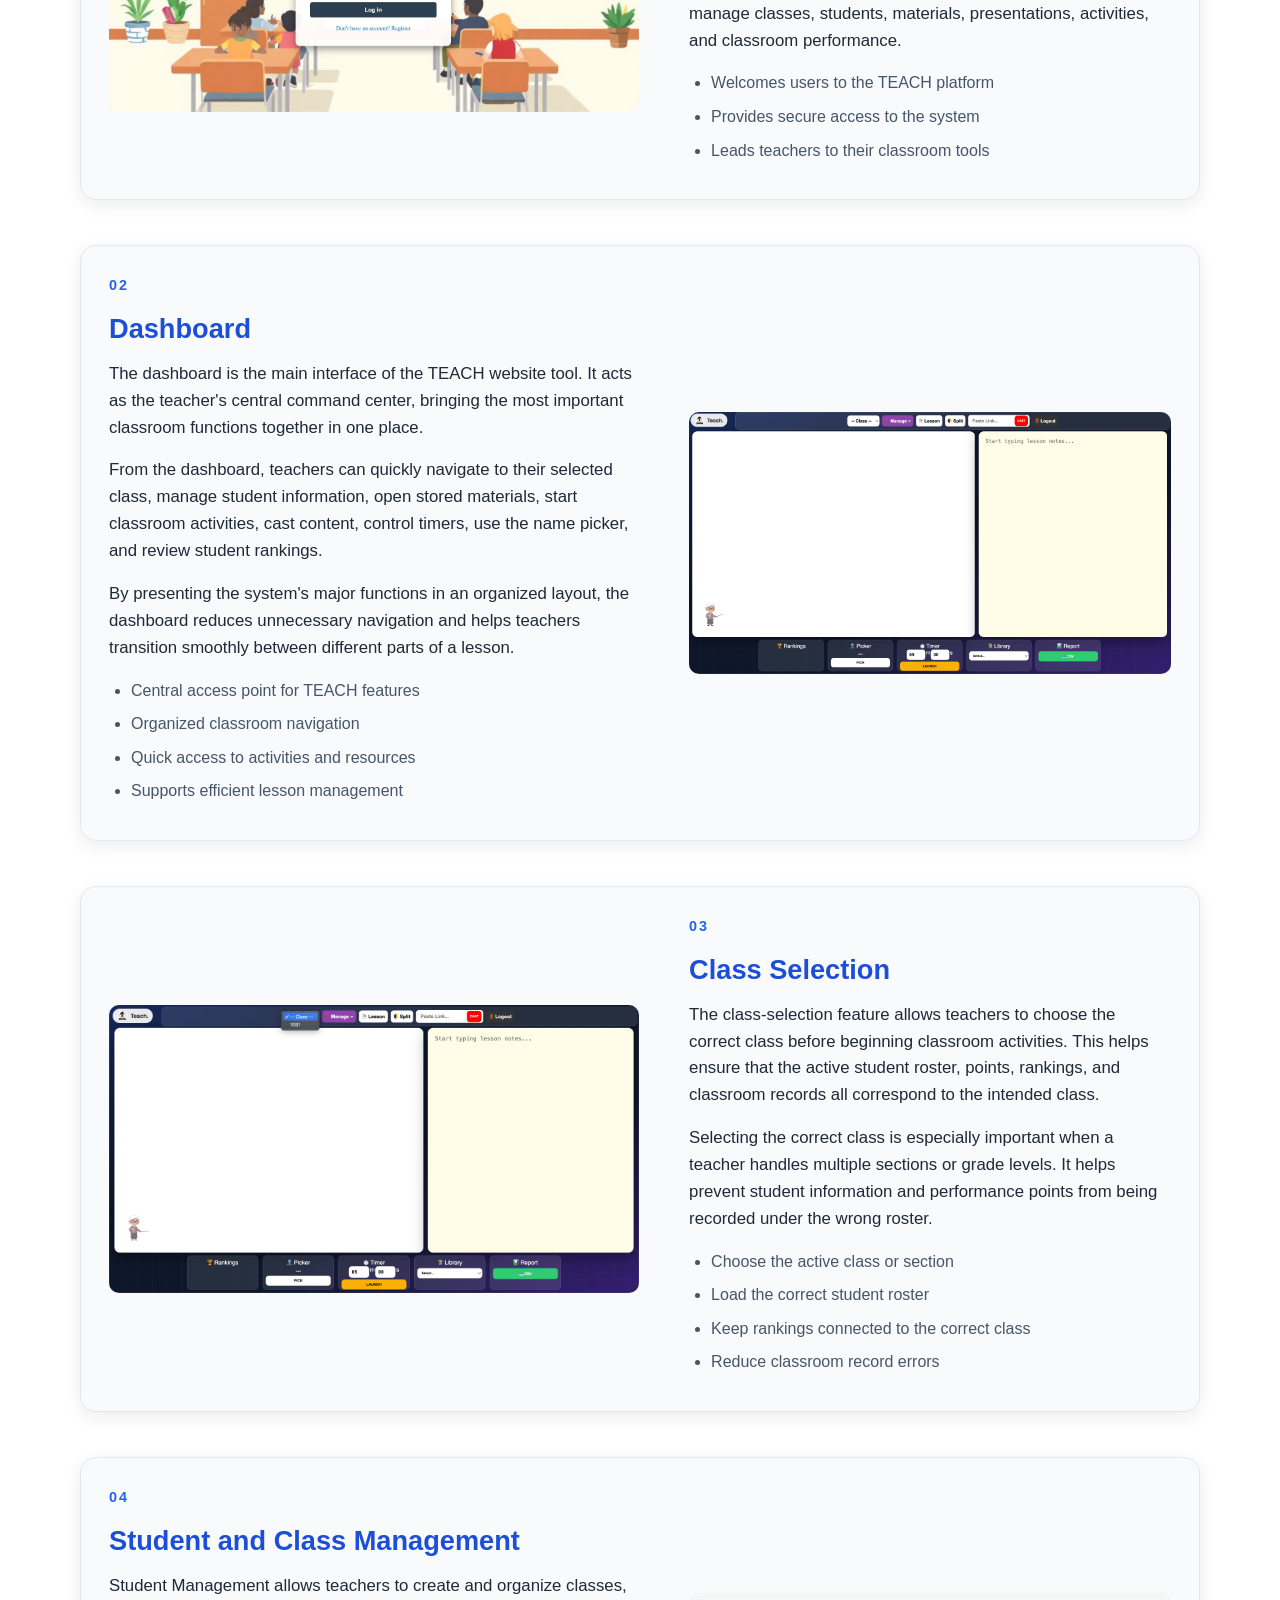
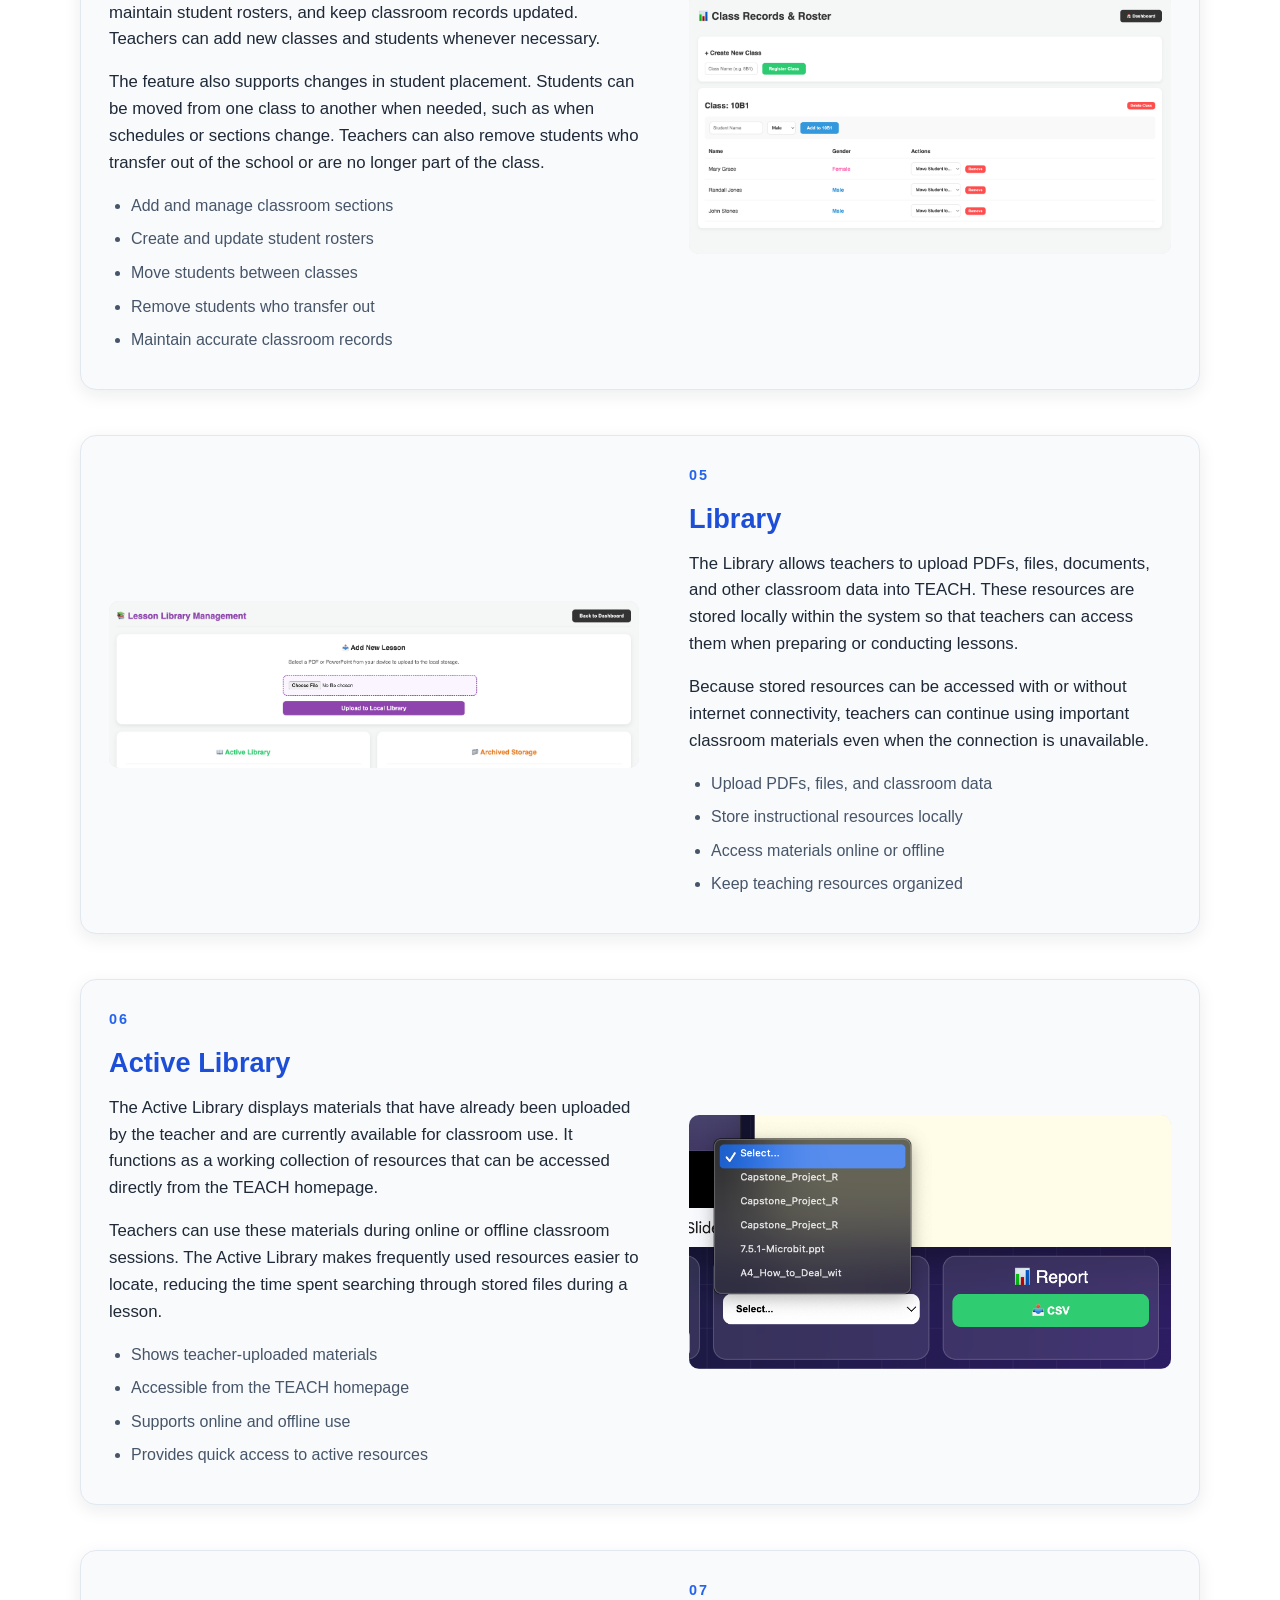
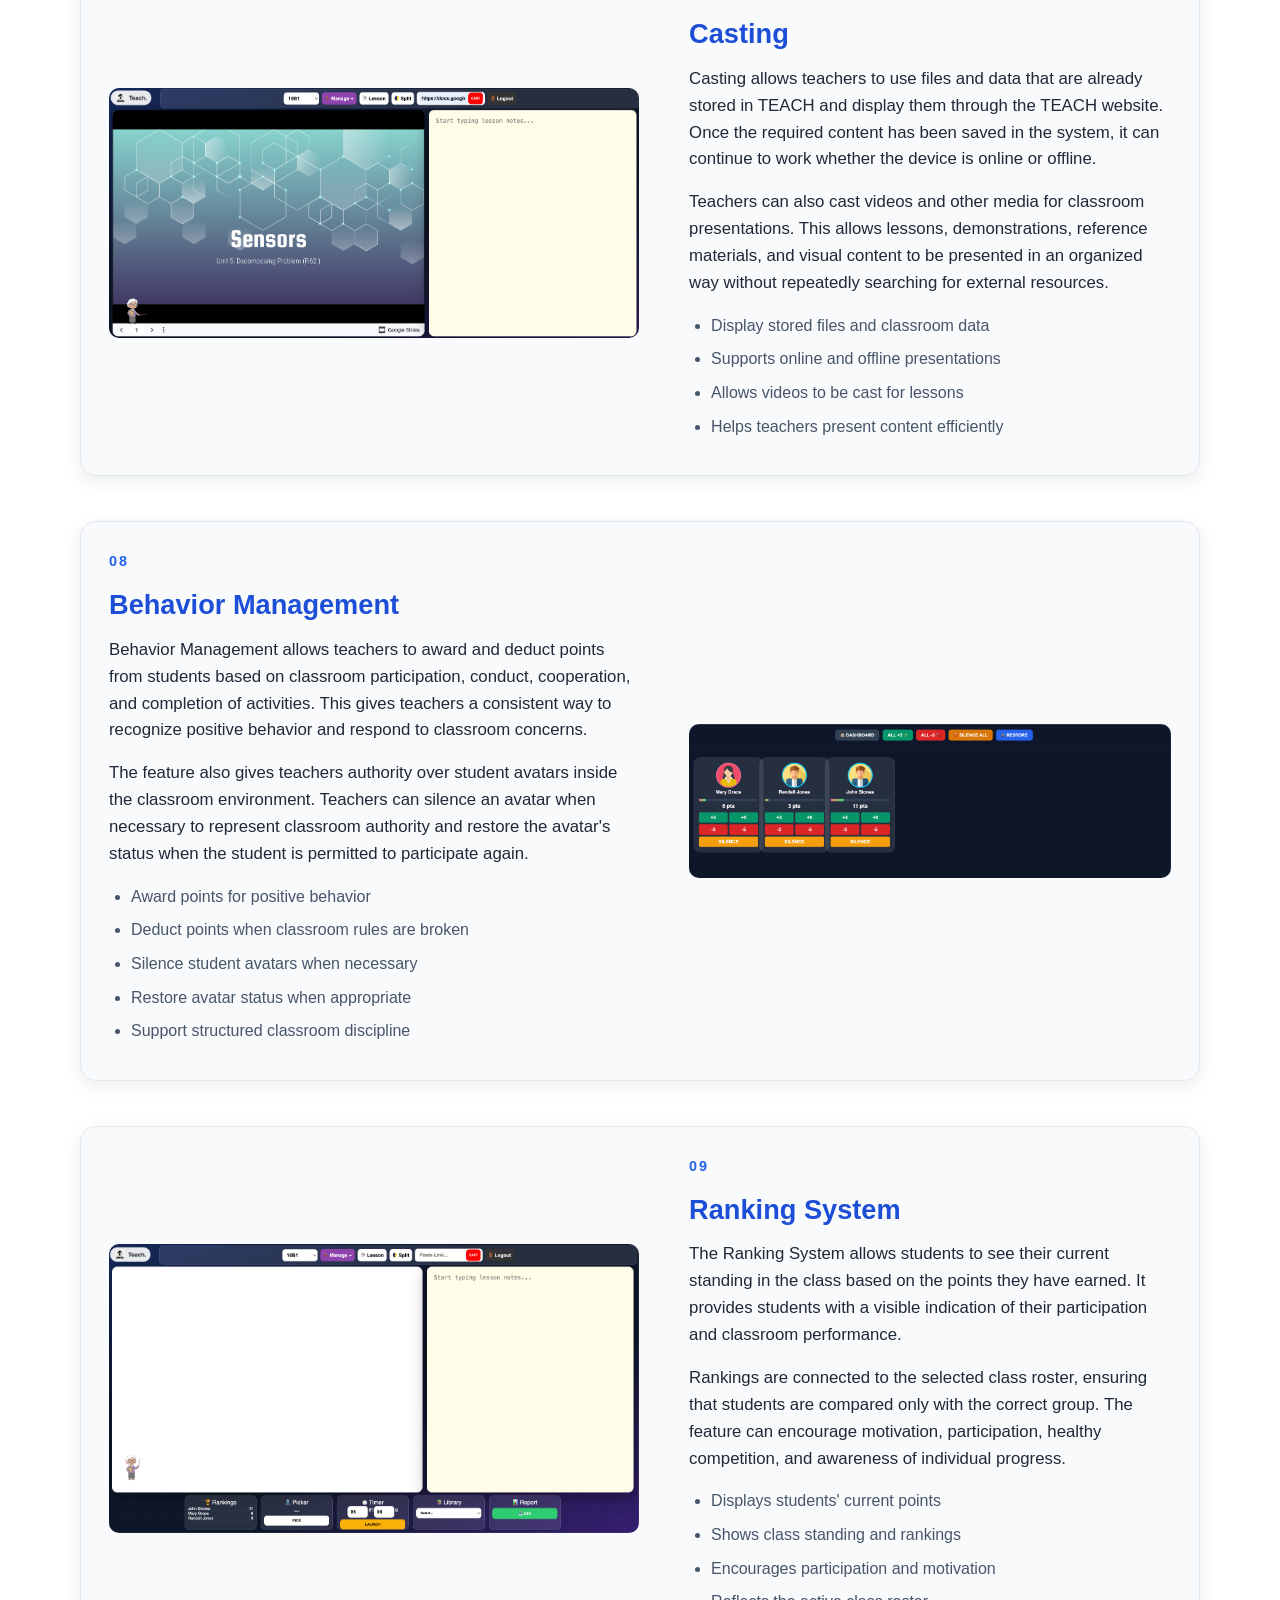
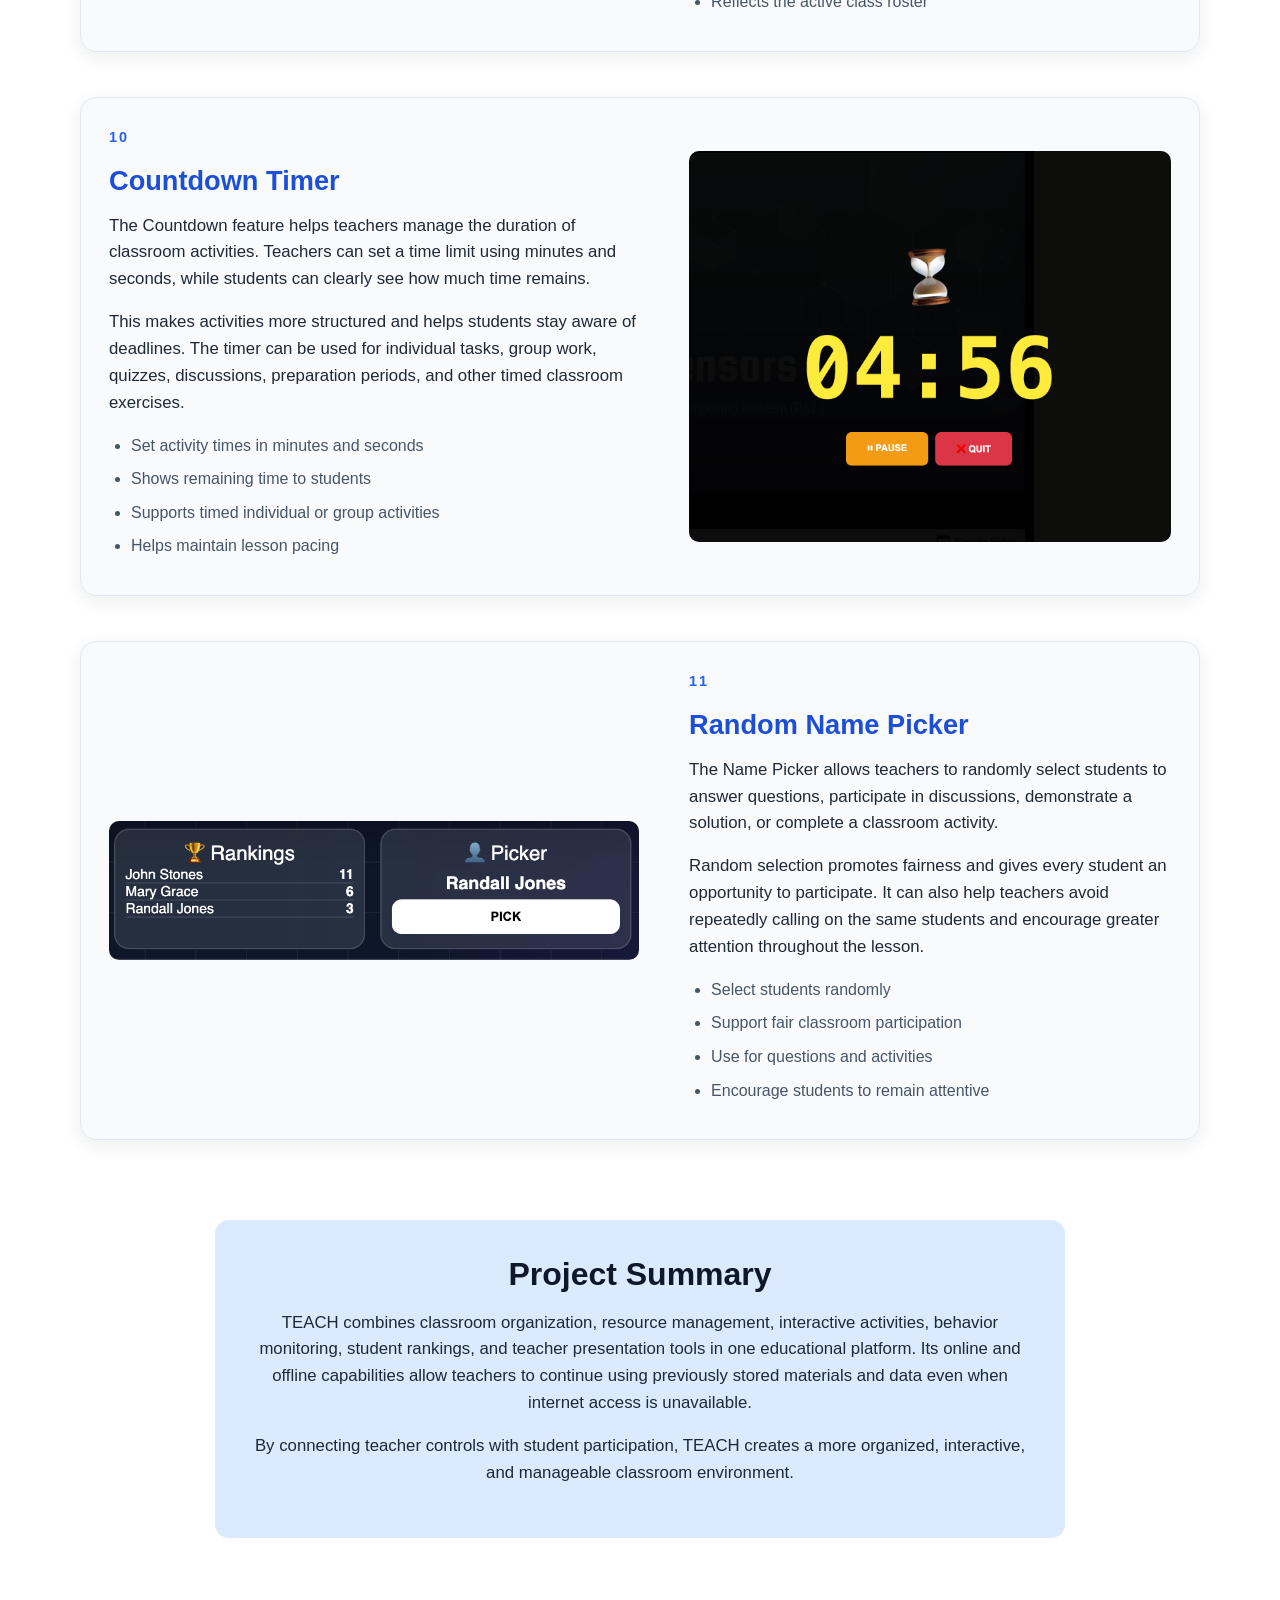
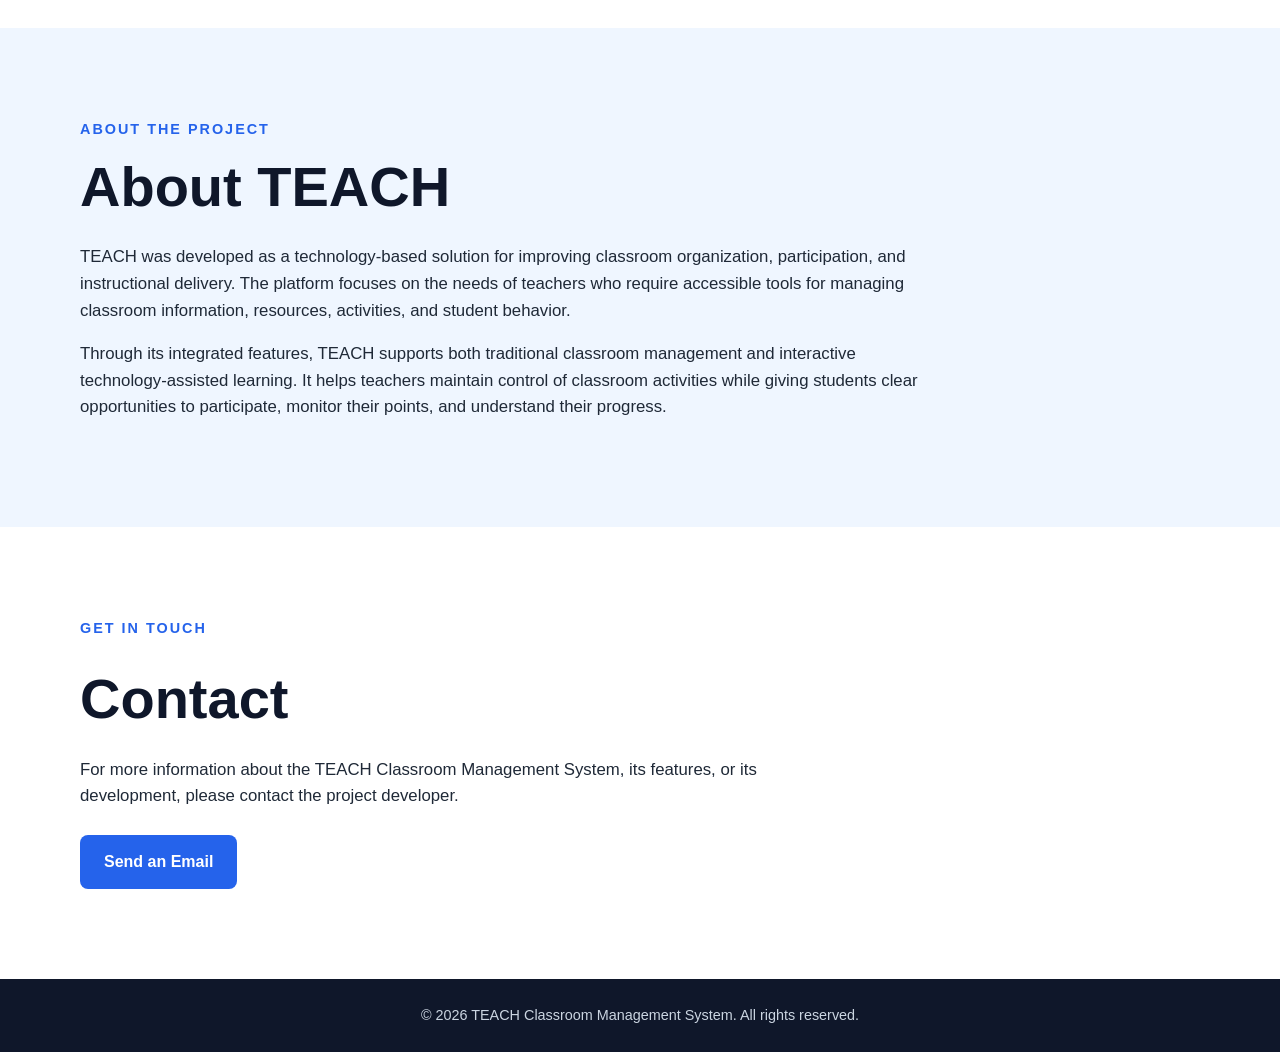
==== commit e546c87f: "Update TEACH project webpage" ====
--- a/index.html
+++ b/index.html
@@ -3,50 +3,724 @@
 <head>
     <meta charset="UTF-8">
     <meta name="viewport" content="width=device-width, initial-scale=1.0">
-    <title>Gilbert Tan - Portfolio</title>
-    <link rel="stylesheet" href="style.css">
+
+    <title>TEACH Classroom Management System</title>
+
+    <link rel="stylesheet" href="./style.css">
 </head>
 <body>
-    <header>
-        <div class="navbar">
-            <div class="logo">
-                <a href="index.html">Gilbert Tan</a>
+
+    <!-- Navigation -->
+    <header class="site-header">
+        <nav class="navbar">
+            <a href="#home" class="logo">TEACH CMS</a>
+
+            <button
+                class="menu-button"
+                id="menuButton"
+                aria-label="Open navigation menu">
+                ☰
+            </button>
+
+            <ul class="nav-links" id="navLinks">
+                <li><a href="#home">Home</a></li>
+                <li><a href="#teach-project">TEACH Project</a></li>
+                <li><a href="#about">About</a></li>
+                <li><a href="#contact">Contact</a></li>
+            </ul>
+        </nav>
+    </header>
+
+    <main>
+
+        <!-- Home Section -->
+        <section id="home" class="hero-section">
+            <div class="hero-content">
+                <p class="eyebrow">Classroom Management System</p>
+
+                <h1>TEACH</h1>
+
+                <h2>
+                    A flexible digital classroom management system for
+                    teachers and students
+                </h2>
+
+                <p>
+                    TEACH brings classroom tools, learning resources,
+                    student participation, classroom behavior, rankings,
+                    activities, and presentations into one organized
+                    educational platform.
+                </p>
+
+                <a href="#teach-project" class="primary-button">
+                    Explore the TEACH Project
+                </a>
             </div>
-            <nav>
-                <a href="index.html" class="nav-link active">Home</a>
-                <a href="teach.html" class="nav-link">TEACH Project</a>
-                <a href="skills.html" class="nav-link">Skills</a>
-                <a href="contact.html" class="nav-link">Contact</a>
-            </nav>
-        </div>
-    </header>
-
-    <main>
-        <div class="container">
-            <section class="hero">
-                <div class="hero-content">
-                    <h1>Hello, I'm Gilbert Madrazo <span class="hero-highlight">Tan</span></h1>
-                    <p>A passionate Computer Science Teacher and Full-Stack Developer, building innovative solutions for real-world problems.</p>
+        </section>
+
+        <!-- TEACH Project Section -->
+        <section id="teach-project" class="project-section">
+            <div class="container">
+
+                <p class="eyebrow">Featured Educational Technology Project</p>
+
+                <h2>TEACH Classroom Management System</h2>
+
+                <p class="project-introduction">
+                    TEACH is an interactive classroom management system
+                    designed to support teachers before, during, and after
+                    classroom activities. Instead of depending on several
+                    unrelated applications, teachers can use TEACH to organize
+                    their classes, manage learning materials, conduct
+                    activities, present content, monitor behavior, and
+                    encourage student participation from one central platform.
+                </p>
+
+                <p class="project-introduction">
+                    The system is also designed with online and offline
+                    usability in mind. Materials and data that have already
+                    been stored in TEACH can remain accessible even when the
+                    device temporarily loses internet connectivity. This
+                    makes the platform useful in classrooms where internet
+                    access may be limited or unreliable.
+                </p>
+
+                <!-- Project Information -->
+                <div class="project-information">
+
+                    <div class="information-card">
+                        <h3>Project Purpose</h3>
+                        <p>
+                            TEACH provides teachers with a centralized
+                            workspace for planning lessons, managing student
+                            rosters, conducting classroom activities, sharing
+                            resources, and monitoring student participation.
+                        </p>
+                    </div>
+
+                    <div class="information-card">
+                        <h3>Designed for Teachers</h3>
+                        <p>
+                            The system gives teachers practical tools for
+                            maintaining classroom authority, selecting
+                            students, managing time, presenting resources, and
+                            organizing student performance.
+                        </p>
+                    </div>
+
+                    <div class="information-card">
+                        <h3>Designed for Students</h3>
+                        <p>
+                            Students can participate in activities, view their
+                            current points, understand their class standing,
+                            and remain engaged through an interactive
+                            classroom experience.
+                        </p>
+                    </div>
+
+                    <div class="information-card">
+                        <h3>Online and Offline Support</h3>
+                        <p>
+                            Files and data already saved in the system can be
+                            accessed and used even when the device is offline.
+                            This helps teachers continue classroom activities
+                            without depending entirely on a live connection.
+                        </p>
+                    </div>
+
+                    <div class="information-card">
+                        <h3>Interactive Classroom Control</h3>
+                        <p>
+                            TEACH supports real-time classroom interaction
+                            through behavior points, avatar controls,
+                            random name selection, countdown activities, and
+                            student rankings.
+                        </p>
+                    </div>
+
+                    <div class="information-card">
+                        <h3>Centralized Organization</h3>
+                        <p>
+                            Classes, students, instructional materials,
+                            presentations, activities, and performance
+                            information are organized in one accessible
+                            educational system.
+                        </p>
+                    </div>
+
                 </div>
-            </section>
-
-            <section id="about">
-                <h2>About Me</h2>
+
+                <!-- Embedded Video -->
+                <div class="project-video">
+                    <h3>Project Demonstration</h3>
+
+                    <p>
+                        Watch the demonstration to see how TEACH can be used
+                        to manage classroom activities, present educational
+                        resources, and support student engagement.
+                    </p>
+
+                    <div class="video-container">
+                        <!-- Correct YouTube embed format -->
+                        <iframe
+                            src="https://www.youtube.com/embed/eLpoIS4-0sU"
+                            title="TEACH Classroom Management System Demonstration"
+                            allow="accelerometer; autoplay; clipboard-write; encrypted-media; gyroscope; picture-in-picture; web-share"
+                            allowfullscreen>
+                        </iframe>
+                    </div>
+
+                    <p class="video-note">
+                        The demonstration video presents the primary
+                        functions and classroom workflow of the TEACH system.
+                    </p>
+                </div>
+
+                <!-- Features and Screenshots -->
+                <div class="screenshots-section">
+                    <p class="eyebrow">Platform Features</p>
+
+                    <h3>TEACH Features and System Screenshots</h3>
+
+                    <p>
+                        The following features show how TEACH supports
+                        classroom organization, resource management,
+                        interactive learning, student monitoring, and
+                        teacher-led presentations.
+                    </p>
+
+                    <!-- Feature 1 -->
+                    <article class="feature-card">
+                        <div class="feature-image">
+                            <img
+                                src="./images/login.png"
+                                alt="TEACH login and welcome interface">
+                        </div>
+
+                        <div class="feature-details">
+                            <p class="feature-number">01</p>
+
+                            <h4>Login and Welcome Interface</h4>
+
+                            <p>
+                                The login page serves as the main welcome
+                                interface of TEACH. It provides users with an
+                                organized entry point into the system and
+                                establishes a clear separation between the
+                                public welcome experience and the classroom
+                                management workspace.
+                            </p>
+
+                            <p>
+                                After signing in, teachers can access the tools
+                                required to manage classes, students,
+                                materials, presentations, activities, and
+                                classroom performance.
+                            </p>
+
+                            <ul>
+                                <li>Welcomes users to the TEACH platform</li>
+                                <li>Provides secure access to the system</li>
+                                <li>Leads teachers to their classroom tools</li>
+                            </ul>
+                        </div>
+                    </article>
+
+                    <!-- Feature 2 -->
+                    <article class="feature-card reverse">
+                        <div class="feature-image">
+                            <img
+                                src="./images/dashboard.png"
+                                alt="TEACH classroom management dashboard">
+                        </div>
+
+                        <div class="feature-details">
+                            <p class="feature-number">02</p>
+
+                            <h4>Dashboard</h4>
+
+                            <p>
+                                The dashboard is the main interface of the
+                                TEACH website tool. It acts as the teacher's
+                                central command center, bringing the most
+                                important classroom functions together in one
+                                place.
+                            </p>
+
+                            <p>
+                                From the dashboard, teachers can quickly
+                                navigate to their selected class, manage
+                                student information, open stored materials,
+                                start classroom activities, cast content,
+                                control timers, use the name picker, and
+                                review student rankings.
+                            </p>
+
+                            <p>
+                                By presenting the system's major functions in
+                                an organized layout, the dashboard reduces
+                                unnecessary navigation and helps teachers
+                                transition smoothly between different parts of
+                                a lesson.
+                            </p>
+
+                            <ul>
+                                <li>Central access point for TEACH features</li>
+                                <li>Organized classroom navigation</li>
+                                <li>Quick access to activities and resources</li>
+                                <li>Supports efficient lesson management</li>
+                            </ul>
+                        </div>
+                    </article>
+
+                    <!-- Feature 3 -->
+                    <article class="feature-card">
+                        <div class="feature-image">
+                            <img
+                                src="./images/class-selection.png"
+                                alt="TEACH class selection interface">
+                        </div>
+
+                        <div class="feature-details">
+                            <p class="feature-number">03</p>
+
+                            <h4>Class Selection</h4>
+
+                            <p>
+                                The class-selection feature allows teachers to
+                                choose the correct class before beginning
+                                classroom activities. This helps ensure that
+                                the active student roster, points, rankings,
+                                and classroom records all correspond to the
+                                intended class.
+                            </p>
+
+                            <p>
+                                Selecting the correct class is especially
+                                important when a teacher handles multiple
+                                sections or grade levels. It helps prevent
+                                student information and performance points
+                                from being recorded under the wrong roster.
+                            </p>
+
+                            <ul>
+                                <li>Choose the active class or section</li>
+                                <li>Load the correct student roster</li>
+                                <li>Keep rankings connected to the correct class</li>
+                                <li>Reduce classroom record errors</li>
+                            </ul>
+                        </div>
+                    </article>
+
+                    <!-- Feature 4 -->
+                    <article class="feature-card reverse">
+                        <div class="feature-image">
+                            <img
+                                src="./images/student-management.png"
+                                alt="TEACH student and class management interface">
+                        </div>
+
+                        <div class="feature-details">
+                            <p class="feature-number">04</p>
+
+                            <h4>Student and Class Management</h4>
+
+                            <p>
+                                Student Management allows teachers to create
+                                and organize classes, maintain student
+                                rosters, and keep classroom records updated.
+                                Teachers can add new classes and students
+                                whenever necessary.
+                            </p>
+
+                            <p>
+                                The feature also supports changes in student
+                                placement. Students can be moved from one
+                                class to another when needed, such as when
+                                schedules or sections change. Teachers can
+                                also remove students who transfer out of the
+                                school or are no longer part of the class.
+                            </p>
+
+                            <ul>
+                                <li>Add and manage classroom sections</li>
+                                <li>Create and update student rosters</li>
+                                <li>Move students between classes</li>
+                                <li>Remove students who transfer out</li>
+                                <li>Maintain accurate classroom records</li>
+                            </ul>
+                        </div>
+                    </article>
+
+                    <!-- Feature 5 -->
+                    <article class="feature-card">
+                        <div class="feature-image">
+                            <img
+                                src="./images/Library.png"
+                                alt="TEACH local library for uploaded files">
+                        </div>
+
+                        <div class="feature-details">
+                            <p class="feature-number">05</p>
+
+                            <h4>Library</h4>
+
+                            <p>
+                                The Library allows teachers to upload PDFs,
+                                files, documents, and other classroom data into
+                                TEACH. These resources are stored locally
+                                within the system so that teachers can access
+                                them when preparing or conducting lessons.
+                            </p>
+
+                            <p>
+                                Because stored resources can be accessed with
+                                or without internet connectivity, teachers can
+                                continue using important classroom materials
+                                even when the connection is unavailable.
+                            </p>
+
+                            <ul>
+                                <li>Upload PDFs, files, and classroom data</li>
+                                <li>Store instructional resources locally</li>
+                                <li>Access materials online or offline</li>
+                                <li>Keep teaching resources organized</li>
+                            </ul>
+                        </div>
+                    </article>
+
+                    <!-- Feature 6 -->
+                    <article class="feature-card reverse">
+                        <div class="feature-image">
+                            <img
+                                src="./images/active-library.png"
+                                alt="TEACH active library materials on the homepage">
+                        </div>
+
+                        <div class="feature-details">
+                            <p class="feature-number">06</p>
+
+                            <h4>Active Library</h4>
+
+                            <p>
+                                The Active Library displays materials that have
+                                already been uploaded by the teacher and are
+                                currently available for classroom use. It
+                                functions as a working collection of resources
+                                that can be accessed directly from the TEACH
+                                homepage.
+                            </p>
+
+                            <p>
+                                Teachers can use these materials during online
+                                or offline classroom sessions. The Active
+                                Library makes frequently used resources easier
+                                to locate, reducing the time spent searching
+                                through stored files during a lesson.
+                            </p>
+
+                            <ul>
+                                <li>Shows teacher-uploaded materials</li>
+                                <li>Accessible from the TEACH homepage</li>
+                                <li>Supports online and offline use</li>
+                                <li>Provides quick access to active resources</li>
+                            </ul>
+                        </div>
+                    </article>
+
+                    <!-- Feature 7 -->
+                    <article class="feature-card">
+                        <div class="feature-image">
+                            <img
+                                src="./images/Casting.png"
+                                alt="TEACH casting feature for classroom presentations">
+                        </div>
+
+                        <div class="feature-details">
+                            <p class="feature-number">07</p>
+
+                            <h4>Casting</h4>
+
+                            <p>
+                                Casting allows teachers to use files and data
+                                that are already stored in TEACH and display
+                                them through the TEACH website. Once the
+                                required content has been saved in the system,
+                                it can continue to work whether the device is
+                                online or offline.
+                            </p>
+
+                            <p>
+                                Teachers can also cast videos and other media
+                                for classroom presentations. This allows
+                                lessons, demonstrations, reference materials,
+                                and visual content to be presented in an
+                                organized way without repeatedly searching for
+                                external resources.
+                            </p>
+
+                            <ul>
+                                <li>Display stored files and classroom data</li>
+                                <li>Supports online and offline presentations</li>
+                                <li>Allows videos to be cast for lessons</li>
+                                <li>Helps teachers present content efficiently</li>
+                            </ul>
+                        </div>
+                    </article>
+
+                    <!-- Feature 8 -->
+                    <article class="feature-card reverse">
+                        <div class="feature-image">
+                            <img
+                                src="./images/behavior-management.png"
+                                alt="TEACH behavior management and student points interface">
+                        </div>
+
+                        <div class="feature-details">
+                            <p class="feature-number">08</p>
+
+                            <h4>Behavior Management</h4>
+
+                            <p>
+                                Behavior Management allows teachers to award
+                                and deduct points from students based on
+                                classroom participation, conduct, cooperation,
+                                and completion of activities. This gives
+                                teachers a consistent way to recognize positive
+                                behavior and respond to classroom concerns.
+                            </p>
+
+                            <p>
+                                The feature also gives teachers authority over
+                                student avatars inside the classroom
+                                environment. Teachers can silence an avatar
+                                when necessary to represent classroom
+                                authority and restore the avatar's status when
+                                the student is permitted to participate again.
+                            </p>
+
+                            <ul>
+                                <li>Award points for positive behavior</li>
+                                <li>Deduct points when classroom rules are broken</li>
+                                <li>Silence student avatars when necessary</li>
+                                <li>Restore avatar status when appropriate</li>
+                                <li>Support structured classroom discipline</li>
+                            </ul>
+                        </div>
+                    </article>
+
+                    <!-- Feature 9 -->
+                    <article class="feature-card">
+                        <div class="feature-image">
+                            <img
+                                src="./images/ranking-system.png"
+                                alt="TEACH student ranking system">
+                        </div>
+
+                        <div class="feature-details">
+                            <p class="feature-number">09</p>
+
+                            <h4>Ranking System</h4>
+
+                            <p>
+                                The Ranking System allows students to see
+                                their current standing in the class based on
+                                the points they have earned. It provides
+                                students with a visible indication of their
+                                participation and classroom performance.
+                            </p>
+
+                            <p>
+                                Rankings are connected to the selected class
+                                roster, ensuring that students are compared
+                                only with the correct group. The feature can
+                                encourage motivation, participation, healthy
+                                competition, and awareness of individual
+                                progress.
+                            </p>
+
+                            <ul>
+                                <li>Displays students' current points</li>
+                                <li>Shows class standing and rankings</li>
+                                <li>Encourages participation and motivation</li>
+                                <li>Reflects the active class roster</li>
+                            </ul>
+                        </div>
+                    </article>
+
+                    <!-- Feature 10 -->
+                    <article class="feature-card reverse">
+                        <div class="feature-image">
+                            <img
+                                src="./images/countdown.png"
+                                alt="TEACH classroom activity countdown timer">
+                        </div>
+
+                        <div class="feature-details">
+                            <p class="feature-number">10</p>
+
+                            <h4>Countdown Timer</h4>
+
+                            <p>
+                                The Countdown feature helps teachers manage
+                                the duration of classroom activities. Teachers
+                                can set a time limit using minutes and seconds,
+                                while students can clearly see how much time
+                                remains.
+                            </p>
+
+                            <p>
+                                This makes activities more structured and helps
+                                students stay aware of deadlines. The timer
+                                can be used for individual tasks, group work,
+                                quizzes, discussions, preparation periods, and
+                                other timed classroom exercises.
+                            </p>
+
+                            <ul>
+                                <li>Set activity times in minutes and seconds</li>
+                                <li>Shows remaining time to students</li>
+                                <li>Supports timed individual or group activities</li>
+                                <li>Helps maintain lesson pacing</li>
+                            </ul>
+                        </div>
+                    </article>
+
+                    <!-- Feature 11 -->
+                    <article class="feature-card">
+                        <div class="feature-image">
+                            <img
+                                src="./images/name-picker.png"
+                                alt="TEACH random student name picker">
+                        </div>
+
+                        <div class="feature-details">
+                            <p class="feature-number">11</p>
+
+                            <h4>Random Name Picker</h4>
+
+                            <p>
+                                The Name Picker allows teachers to randomly
+                                select students to answer questions,
+                                participate in discussions, demonstrate a
+                                solution, or complete a classroom activity.
+                            </p>
+
+                            <p>
+                                Random selection promotes fairness and gives
+                                every student an opportunity to participate.
+                                It can also help teachers avoid repeatedly
+                                calling on the same students and encourage
+                                greater attention throughout the lesson.
+                            </p>
+
+                            <ul>
+                                <li>Select students randomly</li>
+                                <li>Support fair classroom participation</li>
+                                <li>Use for questions and activities</li>
+                                <li>Encourage students to remain attentive</li>
+                            </ul>
+                        </div>
+                    </article>
+
+                </div>
+
+                <!-- Project Summary -->
+                <div class="project-summary">
+                    <h3>Project Summary</h3>
+
+                    <p>
+                        TEACH combines classroom organization, resource
+                        management, interactive activities, behavior
+                        monitoring, student rankings, and teacher presentation
+                        tools in one educational platform. Its online and
+                        offline capabilities allow teachers to continue using
+                        previously stored materials and data even when internet
+                        access is unavailable.
+                    </p>
+
+                    <p>
+                        By connecting teacher controls with student
+                        participation, TEACH creates a more organized,
+                        interactive, and manageable classroom environment.
+                    </p>
+                </div>
+
+            </div>
+        </section>
+
+        <!-- About Section -->
+        <section id="about" class="about-section">
+            <div class="container">
+                <p class="eyebrow">About the Project</p>
+
+                <h2>About TEACH</h2>
+
                 <p>
-                    Hello! I'm Gilbert Madrazo Tan, a passionate and dedicated Computer Science Teacher teaching Cambridge Program with a strong foundation in Python and Database Management.
-                    I thrive on building innovative solutions that address real-world problems. My capstone project, "TEACH", is a testament to my commitment to leveraging technology for social good, particularly in educational settings challenged by unreliable internet access.
-                    I possess strong problem-solving skills, a keen eye for detail, and a collaborative spirit. I am constantly learning and adapting to new technologies to deliver high-quality, impactful software.
-                    <br><br>
-                    I am actively seeking opportunities where I can apply my skills in front-end development and back-end architecture, full-stack engineering to contribute to meaningful projects and grow within a dynamic team.
+                    TEACH was developed as a technology-based solution for
+                    improving classroom organization, participation, and
+                    instructional delivery. The platform focuses on the needs
+                    of teachers who require accessible tools for managing
+                    classroom information, resources, activities, and student
+                    behavior.
                 </p>
-                
-                <img src="blob.jpeg" alt="Gilbert Madrazo Tan - Profile Picture" style="display: block; margin: 25px auto; max-width: 200px; border-radius: 50%; box-shadow: 0 4px 10px rgba(0, 0, 0, 0.15);">
-            </section>
-        </div>
+
+                <p>
+                    Through its integrated features, TEACH supports both
+                    traditional classroom management and interactive
+                    technology-assisted learning. It helps teachers maintain
+                    control of classroom activities while giving students
+                    clear opportunities to participate, monitor their points,
+                    and understand their progress.
+                </p>
+            </div>
+        </section>
+
+        <!-- Contact Section -->
+        <section id="contact" class="contact-section">
+            <div class="container">
+                <p class="eyebrow">Get in Touch</p>
+
+                <h2>Contact</h2>
+
+                <p>
+                    For more information about the TEACH Classroom Management
+                    System, its features, or its development, please contact
+                    the project developer.
+                </p>
+
+                <a
+                    href="mailto:your-email@example.com"
+                    class="primary-button">
+                    Send an Email
+                </a>
+            </div>
+        </section>
+
     </main>
 
-    <footer>
-        <p>Gilbert Tan &copy; 2026</p>
+    <!-- Footer -->
+    <footer class="site-footer">
+        <p>
+            © 2026 TEACH Classroom Management System. All rights reserved.
+        </p>
     </footer>
+
+    <!-- Mobile Menu Script -->
+    <script>
+        const menuButton = document.getElementById("menuButton");
+        const navLinks = document.getElementById("navLinks");
+
+        menuButton.addEventListener("click", function () {
+            navLinks.classList.toggle("show");
+        });
+
+        document.querySelectorAll(".nav-links a").forEach(function (link) {
+            link.addEventListener("click", function () {
+                navLinks.classList.remove("show");
+            });
+        });
+    </script>
+
 </body>
 </html>
--- a/style.css
+++ b/style.css
@@ -1,480 +1,396 @@
-/* style.css */
-
-/* Color Variables */
-:root {
-    --primary-blue: #007bff; /* A standard vibrant blue */
-    --secondary-blue: #0056b3; /* A darker blue for contrast */
-    --accent-light-blue: #e0f2ff; /* Very light blue for highlights/backgrounds */
-    --text-dark: #343a40;
-    --text-light: #6c757d;
-    --bg-light: #f8f9fa;
-    --bg-white: #ffffff;
-    --border-light: #dee2e6;
-}
-
-/* General Body Styling */
-body {
-    font-family: 'Segoe UI', 'Helvetica Neue', Arial, sans-serif;
-    line-height: 1.6;
+/* Basic Reset */
+* {
     margin: 0;
     padding: 0;
-    background-color: var(--bg-light);
-    color: var(--text-dark);
-}
-
-/* Header and Navigation Bar */
+    box-sizing: border-box;
+}
+
+html {
+    scroll-behavior: smooth;
+}
+
+body {
+    font-family: Arial, Helvetica, sans-serif;
+    line-height: 1.6;
+    color: #1f2937;
+    background: #f8fafc;
+}
+
+/* Reusable Layout */
+.container {
+    width: min(1120px, 92%);
+    margin: 0 auto;
+}
+
+section {
+    padding: 90px 0;
+}
+
+h1,
+h2,
+h3,
+h4 {
+    line-height: 1.2;
+}
+
+h1 {
+    font-size: clamp(4rem, 12vw, 8rem);
+    color: #ffffff;
+    letter-spacing: 8px;
+}
+
+h2 {
+    font-size: clamp(2rem, 5vw, 3.5rem);
+    margin-bottom: 24px;
+    color: #0f172a;
+}
+
+h3 {
+    font-size: 2rem;
+    margin-bottom: 16px;
+    color: #0f172a;
+}
+
+h4 {
+    font-size: 1.7rem;
+    margin-bottom: 15px;
+    color: #1d4ed8;
+}
+
+p {
+    font-size: 1.05rem;
+    margin-bottom: 16px;
+}
+
+.eyebrow {
+    color: #2563eb;
+    font-size: 0.9rem;
+    font-weight: bold;
+    letter-spacing: 2px;
+    text-transform: uppercase;
+    margin-bottom: 12px;
+}
+
+/* Header and Navigation */
+.site-header {
+    position: sticky;
+    top: 0;
+    z-index: 1000;
+    background: #0f172a;
+    box-shadow: 0 2px 12px rgba(0, 0, 0, 0.15);
+}
+
 .navbar {
-    background-color: var(--bg-white);
-    padding: 15px 30px;
-    box-shadow: 0 2px 10px rgba(0, 0, 0, 0.08);
+    width: min(1120px, 92%);
+    min-height: 70px;
+    margin: 0 auto;
+
     display: flex;
+    align-items: center;
     justify-content: space-between;
+}
+
+.logo {
+    color: #ffffff;
+    font-size: 1.3rem;
+    font-weight: bold;
+    text-decoration: none;
+    letter-spacing: 1px;
+}
+
+.nav-links {
+    display: flex;
+    list-style: none;
+    gap: 28px;
+}
+
+.nav-links a {
+    color: #ffffff;
+    text-decoration: none;
+    font-weight: bold;
+    transition: color 0.3s ease;
+}
+
+.nav-links a:hover {
+    color: #60a5fa;
+}
+
+.menu-button {
+    display: none;
+    border: none;
+    background: transparent;
+    color: #ffffff;
+    font-size: 1.8rem;
+    cursor: pointer;
+}
+
+/* Hero Section */
+.hero-section {
+    min-height: 650px;
+    display: flex;
     align-items: center;
-    flex-wrap: wrap; /* Allow wrapping on smaller screens */
-    border-bottom: 3px solid var(--primary-blue); /* Vibrant blue line */
-}
-
-.navbar .logo a {
-    color: var(--secondary-blue);
-    font-size: 1.8em;
+    background:
+        linear-gradient(
+            135deg,
+            rgba(15, 23, 42, 0.97),
+            rgba(30, 64, 175, 0.9)
+        );
+}
+
+.hero-content {
+    width: min(900px, 92%);
+    margin: 0 auto;
+    color: #ffffff;
+    text-align: center;
+}
+
+.hero-content h2 {
+    color: #ffffff;
+    font-size: clamp(1.8rem, 4vw, 3rem);
+}
+
+.hero-content p:not(.eyebrow) {
+    max-width: 750px;
+    margin: 0 auto 28px;
+    color: #dbeafe;
+    font-size: 1.15rem;
+}
+
+/* Buttons */
+.primary-button {
+    display: inline-block;
+    padding: 14px 24px;
+    border-radius: 8px;
+    background: #2563eb;
+    color: #ffffff;
     font-weight: bold;
     text-decoration: none;
-    transition: color 0.3s ease;
-}
-
-.navbar .logo a:hover {
-    color: var(--primary-blue);
-}
-
-.navbar nav {
-    display: flex;
-    gap: 25px; /* Space between navigation links */
-    flex-wrap: wrap;
-    justify-content: center; /* Center nav items when wrapped */
-    margin-top: 5px; /* Adjust if logo wraps above nav */
-}
-
-.navbar nav .nav-link {
-    color: var(--text-dark);
-    text-decoration: none;
-    font-weight: 600;
-    font-size: 1.1em;
-    padding: 8px 15px;
-    border-radius: 5px;
-    transition: background-color 0.3s ease, color 0.3s ease, transform 0.2s ease;
-    position: relative; /* For the active indicator */
-}
-
-.navbar nav .nav-link:hover {
-    background-color: var(--accent-light-blue);
-    color: var(--primary-blue);
+    transition: background 0.3s ease, transform 0.3s ease;
+}
+
+.primary-button:hover {
+    background: #1d4ed8;
     transform: translateY(-2px);
 }
 
-.navbar nav .nav-link.active {
-    background-color: var(--primary-blue);
-    color: var(--bg-white);
-    box-shadow: 0 4px 8px rgba(0, 123, 255, 0.3);
-    /* Optional: Add a subtle animation/indicator for active state */
-    animation: pulse-active 1.5s infinite alternate;
-}
-
-@keyframes pulse-active {
-    from { transform: scale(1); }
-    to { transform: scale(1.02); }
-}
-
-
-/* Container for content - limits width and centers */
-/* style.css */
-.container {
-    max-width: 960px; /* Adjust this value for tighter/wider content */
-    margin: 40px auto; /* Increased top/bottom margin for more spacing */
-    padding: 20px 30px; /* Added more horizontal padding */
-    background-color: #ffffff;
-    border-radius: 8px;
-    box-shadow: 0 4px 10px rgba(0, 0, 0, 0.08); /* Slightly stronger shadow */
-}
-
-/* Hero Section (for index and contact if desired) */
-.hero {
-    background-color: var(--primary-blue); /* Blue background for hero */
-    color: var(--bg-white);
-    text-align: center;
-    padding: 80px 20px;
-    margin-bottom: 40px;
-}
-
-.hero h1 {
-    color: var(--bg-white); /* White for hero heading */
-    font-size: 3.5em;
-    margin-bottom: 20px;
-}
-
-.hero p {
-    font-size: 1.3em;
-    max-width: 800px;
-    margin: 0 auto;
-    opacity: 0.9;
-}
-
-.hero-highlight {
-    color: var(--accent-light-blue); /* Light blue accent for highlight */
-}
-
-/* Headings Styling */
-h1, h2, h3, h4, h5, h6 {
-    color: var(--secondary-blue);
-    margin-top: 1.5em;
-    margin-bottom: 0.8em;
-}
-
-h1 {
-    font-size: 2.8em; /* Slightly larger */
-    text-align: center;
-    border-bottom: 3px solid var(--primary-blue); /* More prominent underline */
-    padding-bottom: 15px;
-    margin-bottom: 40px; /* More space */
-    color: var(--secondary-blue); /* Ensure H1 in container is blue */
-}
-
-h2 {
-    font-size: 2em; /* Slightly larger */
-    color: var(--primary-blue);
-}
-
-/* Paragraph and List Styling */
-p {
-    margin-bottom: 1em;
-}
-
-ul {
-    list-style: none; /* Remove default bullet points */
-    padding-left: 0; /* Remove default padding */
-    margin-bottom: 1em;
-}
-
-ul li {
-    margin-bottom: 0.8em;
-    padding-left: 1.5em; /* Custom bullet point indentation */
+/* Project Section */
+.project-section {
+    background: #ffffff;
+}
+
+.project-introduction {
+    max-width: 850px;
+    font-size: 1.15rem;
+}
+
+/* Project Information Cards */
+.project-information {
+    display: grid;
+    grid-template-columns: repeat(3, 1fr);
+    gap: 22px;
+    margin: 45px 0 80px;
+}
+
+.information-card {
+    padding: 28px;
+    border-left: 5px solid #2563eb;
+    border-radius: 10px;
+    background: #eff6ff;
+}
+
+.information-card h3 {
+    font-size: 1.35rem;
+    color: #1d4ed8;
+}
+
+/* Video */
+.project-video {
+    margin-bottom: 90px;
+}
+
+.video-container {
     position: relative;
-}
-
-ul li::before {
-    content: '•'; /* Custom bullet point */
-    color: var(--primary-blue); /* Blue bullet point */
-    position: absolute;
-    left: 0;
-}
-
-/* Specific styling for the skill categories */
-.skill-category {
-    margin-bottom: 35px;
-    padding-bottom: 25px;
-    border-bottom: 1px solid var(--border-light); /* Solid, subtle border */
-}
-
-.skill-category:last-child {
-    border-bottom: none;
-}
-
-/* Video and Image containers */
-.video-container {
-    margin: 25px 0;
-    text-align: center;
-    background-color: #000; /* Dark background for video player */
-    border-radius: 8px;
-    overflow: hidden; /* Ensure video corners match container */
-    box-shadow: 0 4px 15px rgba(0, 0, 0, 0.2);
-}
-
-.video-container video {
-    max-width: 100%;
-    height: auto;
-    display: block;
-}
-
-/* Responsive grid for images */
-.screenshots-grid {
-    display: grid;
-    grid-template-columns: repeat(auto-fit, minmax(300px, 1fr)); /* Larger min-width for images */
-    gap: 30px; /* More space */
-    margin-top: 30px;
-    margin-bottom: 40px;
-}
-
-.screenshots-grid figure {
-    margin: 0;
-    text-align: center;
-    background-color: var(--bg-white);
-    padding: 15px;
-    border-radius: 8px;
-    box-shadow: 0 4px 10px rgba(0, 0, 0, 0.08);
-    border: 1px solid var(--accent-light-blue); /* Light blue border */
-    transition: transform 0.3s ease, box-shadow 0.3s ease;
-}
-
-.screenshots-grid figure:hover {
-    transform: translateY(-5px);
-    box-shadow: 0 8px 20px rgba(0, 0, 0, 0.15);
-}
-
-.screenshots-grid img {
-    max-width: 100%;
-    height: auto;
-    display: block;
-    margin: 0 auto 15px auto;
-    border: 1px solid var(--border-light);
-    border-radius: 5px;
-}
-
-.screenshots-grid figcaption {
-    font-style: italic;
-    color: var(--text-light);
-    font-size: 0.95em;
-    line-height: 1.4;
-}
-
-/* Call to action buttons for video/screenshot links on main teach page */
-.call-to-action-section {
-    display: flex;
-    flex-direction: column;
-    gap: 20px;
-    margin-top: 40px;
-    margin-bottom: 40px;
-    align-items: center;
-}
-
-.call-to-action-section .action-button {
-    display: inline-block;
-    background-color: var(--primary-blue);
-    color: var(--bg-white);
-    padding: 15px 30px;
-    border-radius: 8px;
-    text-decoration: none;
-    font-size: 1.2em;
-    font-weight: 600;
-    transition: background-color 0.3s ease, transform 0.2s ease, box-shadow 0.3s ease;
-    width: fit-content;
-    box-shadow: 0 4px 10px rgba(0, 123, 255, 0.3);
-}
-
-.call-to-action-section .action-button:hover {
-    background-color: var(--secondary-blue);
-    transform: translateY(-3px);
-    box-shadow: 0 6px 15px rgba(0, 123, 255, 0.4);
-}
-
-
-/* Footer Styling */
-footer {
-    text-align: center;
-    padding: 30px;
-    background-color: var(--secondary-blue); /* Darker blue footer */
-    color: var(--bg-white);
-    margin-top: 50px;
-    font-size: 0.9em;
-    box-shadow: 0 -2px 10px rgba(0, 0, 0, 0.1);
-}
-
-/* Specific styles for the new video/screenshot pages */
-.full-page-media-container {
-    margin: 40px auto;
-    max-width: 1200px; /* Wider container for media */
-    padding: 30px;
-    background-color: var(--bg-white);
-    border-radius: 10px;
-    box-shadow: 0 6px 20px rgba(0, 0, 0, 0.1);
-}
-
-.full-page-media-container h1 {
-    color: var(--primary-blue);
-    border-bottom: 3px solid var(--secondary-blue);
-}
-
-.full-page-media-container .video-player-large {
     width: 100%;
-    height: 600px; /* Fixed height for large video player, adjust with media queries */
-    background-color: #000;
-    border-radius: 8px;
+    max-width: 900px;
+    aspect-ratio: 16 / 9;
+    margin: 25px auto;
     overflow: hidden;
-}
-
-.full-page-media-container .video-player-large iframe,
-.full-page-media-container .video-player-large video {
+    border-radius: 14px;
+    background: #0f172a;
+    box-shadow: 0 8px 25px rgba(15, 23, 42, 0.2);
+}
+
+.video-container iframe {
     width: 100%;
     height: 100%;
+    border: none;
+}
+
+.video-note {
+    color: #64748b;
+    font-size: 0.9rem;
+    text-align: center;
+}
+
+/* Screenshots */
+.screenshots-section {
+    margin-bottom: 80px;
+}
+
+.screenshots-section > p {
+    margin-bottom: 40px;
+}
+
+/* Feature Cards */
+.feature-card {
+    display: grid;
+    grid-template-columns: 1.1fr 1fr;
+    align-items: center;
+    gap: 50px;
+
+    margin: 45px 0;
+    padding: 28px;
+
+    background: #f8fafc;
+    border: 1px solid #e2e8f0;
+    border-radius: 16px;
+    box-shadow: 0 5px 18px rgba(15, 23, 42, 0.08);
+}
+
+.feature-card.reverse .feature-image {
+    order: 2;
+}
+
+.feature-card.reverse .feature-details {
+    order: 1;
+}
+
+.feature-image {
+    width: 100%;
+    overflow: hidden;
+    border-radius: 10px;
+    background: #e2e8f0;
+}
+
+.feature-image img {
     display: block;
-}
-
-
-/* Contact Page Specific */
-.contact-box {
-    background-color: var(--bg-white);
-    padding: 40px;
-    border-radius: 10px;
-    box-shadow: 0 6px 20px rgba(0, 0, 0, 0.1);
-    max-width: 800px;
-    margin: 40px auto;
+    width: 100%;
+    height: auto;
+    max-height: 500px;
+    object-fit: contain;
+    transition: transform 0.3s ease;
+}
+
+.feature-image img:hover {
+    transform: scale(1.02);
+}
+
+.feature-number {
+    color: #2563eb;
+    font-size: 0.9rem;
+    font-weight: bold;
+    letter-spacing: 2px;
+}
+
+.feature-details ul {
+    padding-left: 22px;
+    color: #475569;
+}
+
+.feature-details li {
+    margin-bottom: 8px;
+}
+
+/* Project Summary */
+.project-summary {
+    max-width: 850px;
+    margin: 0 auto;
+    padding: 35px;
+    border-radius: 14px;
+    background: #dbeafe;
     text-align: center;
 }
 
-.contact-box h2 {
-    color: var(--secondary-blue);
-    margin-bottom: 30px;
-    font-size: 2.2em;
-}
-
-.contact-box p {
-    font-size: 1.1em;
-    line-height: 1.8;
+/* About */
+.about-section {
+    background: #eff6ff;
+}
+
+.about-section p {
+    max-width: 850px;
+}
+
+/* Contact */
+.contact-section {
+    background: #ffffff;
+}
+
+.contact-section p {
+    max-width: 700px;
     margin-bottom: 25px;
 }
 
-.contact-links {
-    display: flex;
-    justify-content: center;
-    gap: 20px;
-    flex-wrap: wrap;
-    margin-top: 30px;
-}
-
-.contact-link {
-    display: inline-block;
-    background-color: var(--primary-blue);
-    color: var(--bg-white);
-    padding: 15px 30px;
-    border-radius: 8px;
-    text-decoration: none;
-    font-size: 1.1em;
-    font-weight: 600;
-    transition: background-color 0.3s ease, transform 0.2s ease, box-shadow 0.3s ease;
-    box-shadow: 0 4px 10px rgba(0, 123, 255, 0.3);
-}
-
-.contact-link:hover {
-    background-color: var(--secondary-blue);
-    transform: translateY(-3px);
-    box-shadow: 0 6px 15px rgba(0, 123, 255, 0.4);
-}
-
-.highlight-box {
-    background: var(--accent-light-blue);
-    border-left: 5px solid var(--primary-blue);
-    padding: 20px;
-    margin-top: 30px;
-    border-radius: 8px;
-    text-align: left;
-    color: var(--text-dark);
-}
-
-.highlight-box p {
+/* Footer */
+.site-footer {
+    padding: 25px 20px;
+    background: #0f172a;
+    color: #cbd5e1;
+    text-align: center;
+}
+
+.site-footer p {
     margin: 0;
-    font-size: 1em;
-}
-
-.highlight-box strong {
-    color: var(--secondary-blue);
-}
-
-
-/* Responsive Adjustments */
-@media (max-width: 768px) {
-    .navbar {
+    font-size: 0.9rem;
+}
+
+/* Responsive Design */
+@media (max-width: 850px) {
+    .project-information {
+        grid-template-columns: 1fr;
+    }
+
+    .feature-card {
+        grid-template-columns: 1fr;
+        gap: 28px;
+    }
+
+    .feature-card.reverse .feature-image,
+    .feature-card.reverse .feature-details {
+        order: initial;
+    }
+}
+
+@media (max-width: 700px) {
+    section {
+        padding: 65px 0;
+    }
+
+    .menu-button {
+        display: block;
+    }
+
+    .nav-links {
+        display: none;
+        position: absolute;
+        top: 70px;
+        left: 0;
+        width: 100%;
+        padding: 20px;
+        background: #0f172a;
         flex-direction: column;
-        padding: 10px 15px;
-    }
-
-    .navbar nav {
-        margin-top: 15px;
-        width: 100%;
-        justify-content: space-around; /* Distribute items more evenly */
-        gap: 10px;
-    }
-
-    .navbar .logo {
-        margin-bottom: 10px;
-    }
-
-    .navbar nav .nav-link {
-        font-size: 1em;
-        padding: 6px 10px;
-    }
-
-    .container {
-        margin: 20px auto;
-        padding: 20px;
-    }
-
-    .hero {
-        padding: 60px 15px;
-    }
-
-    .hero h1 {
-        font-size: 2.5em;
-    }
-
-    .hero p {
-        font-size: 1.1em;
+        gap: 18px;
+        text-align: center;
+    }
+
+    .nav-links.show {
+        display: flex;
     }
 
     h1 {
-        font-size: 2em;
-        margin-bottom: 25px;
-    }
-
-    h2 {
-        font-size: 1.6em;
-    }
-
-    .screenshots-grid {
-        grid-template-columns: 1fr; /* Stack images vertically on small screens */
-        gap: 20px;
-    }
-
-    .full-page-media-container {
-        padding: 20px;
-        margin: 20px auto;
-    }
-
-    .full-page-media-container .video-player-large {
-        height: 300px; /* Adjust height for mobile */
-    }
-
-    .contact-box {
-        padding: 25px;
-    }
-
-    .contact-link {
-        padding: 12px 20px;
-        font-size: 1em;
-    }
-}
-
-@media (max-width: 480px) {
-    .navbar nav {
-        flex-direction: column; /* Stack nav links vertically */
-        align-items: center;
-    }
-
-    .navbar nav .nav-link {
-        width: 80%; /* Make links take more width */
-        text-align: center;
-    }
-
-    .hero h1 {
-        font-size: 2em;
-    }
-
-    .hero p {
-        font-size: 1em;
-    }
-
-    .contact-links {
-        flex-direction: column;
-        gap: 15px;
-    }
-    .contact-link {
-        width: 80%;
-    }
-}
+        letter-spacing: 4px;
+    }
+
+    .feature-card {
+        padding: 18px;
+    }
+}
